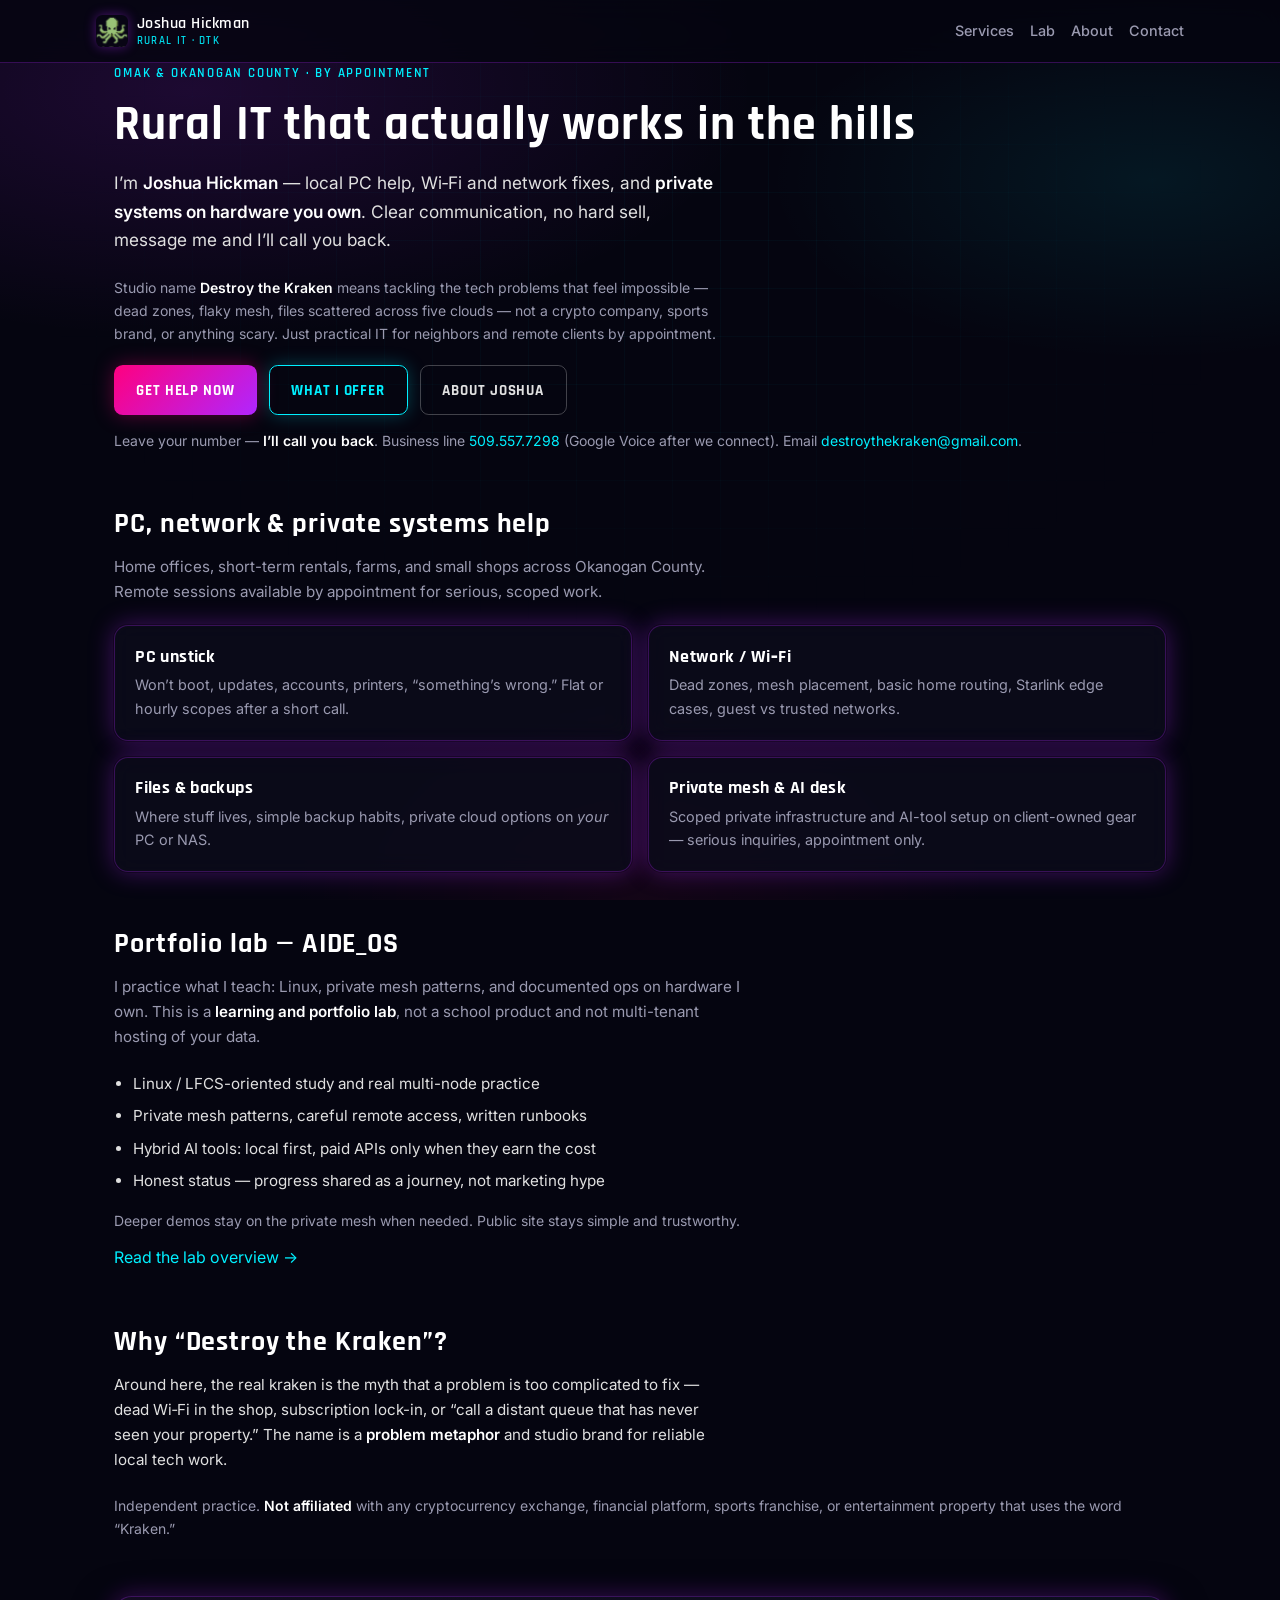
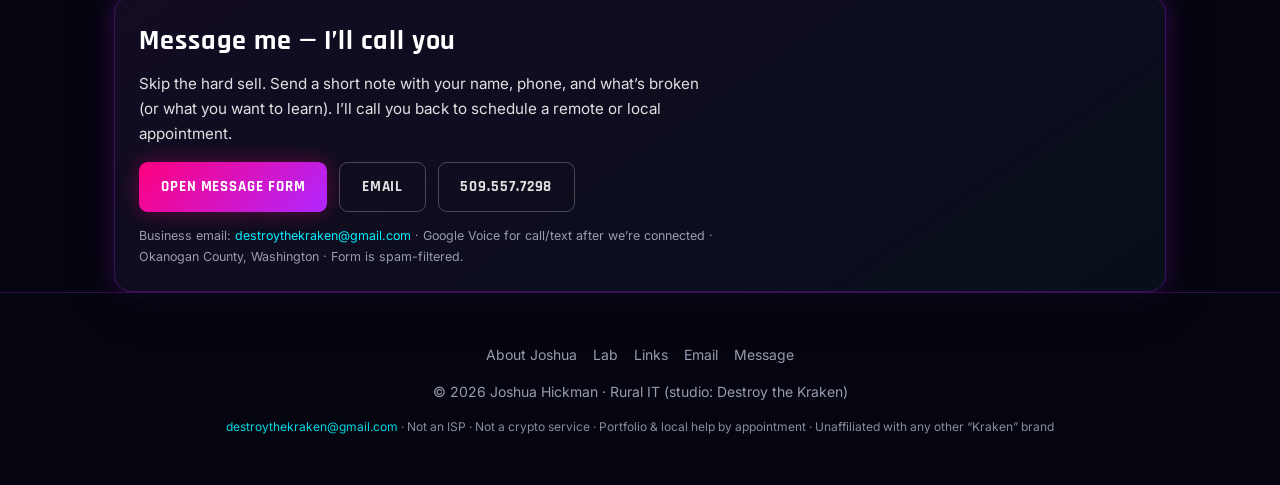
==== site/index.html @ 038142a4 "chore: DTK brand tree + integrate Valley Tech Support under vts/ Copy usable field-kit, packages, do" ====
<!DOCTYPE html>
<html lang="en">
<head>
  <meta charset="UTF-8" />
  <meta name="viewport" content="width=device-width, initial-scale=1" />
  <title>Rural IT &amp; Network Help in Okanogan County | Joshua Hickman</title>
  <meta name="description" content="Joshua Hickman — practical PC, Wi‑Fi, and private-network help for Omak &amp; Okanogan County. Appointment-only rural IT, systems you own. Message for a callback." />
  <meta name="author" content="Joshua Hickman" />
  <meta name="robots" content="index,follow,max-image-preview:large" />
  <meta name="geo.region" content="US-WA" />
  <meta name="geo.placename" content="Okanogan County, Washington" />
  <meta name="theme-color" content="#050510" />
  <link rel="canonical" href="https://www.destroythekraken.com/" />
  <link rel="icon" type="image/png" href="img/logo.png" />
  <link rel="apple-touch-icon" href="img/logo.png" />

  <!-- Social: lead with person + service, not the brand nickname alone -->
  <meta property="og:type" content="website" />
  <meta property="og:locale" content="en_US" />
  <meta property="og:site_name" content="Joshua Hickman · Rural IT" />
  <meta property="og:url" content="https://www.destroythekraken.com/" />
  <meta property="og:title" content="Rural IT &amp; Network Help in Okanogan County | Joshua Hickman" />
  <meta property="og:description" content="Local PC, Wi‑Fi, and private infrastructure help by appointment. Clear communication, systems you own — Omak &amp; Okanogan County." />
  <meta property="og:image" content="https://www.destroythekraken.com/img/og-default.png" />
  <meta property="og:image:width" content="1200" />
  <meta property="og:image:height" content="630" />
  <meta property="og:image:alt" content="Joshua Hickman — Rural IT and private systems for Okanogan County" />
  <meta name="twitter:card" content="summary_large_image" />
  <meta name="twitter:title" content="Rural IT &amp; Network Help · Joshua Hickman" />
  <meta name="twitter:description" content="PC unstick, Wi‑Fi &amp; mesh, private files — appointment-only help for Okanogan County." />
  <meta name="twitter:image" content="https://www.destroythekraken.com/img/og-default.png" />

  <link href="https://fonts.googleapis.com/css2?family=Inter:wght@400;500;600;700&family=Rajdhani:wght@500;600;700&family=Fira+Code:wght@400;500&display=swap" rel="stylesheet" />
  <link rel="stylesheet" href="theme.css?v=20260802seo" />

  <script type="application/ld+json">
  {
    "@context": "https://schema.org",
    "@graph": [
      {
        "@type": "WebSite",
        "@id": "https://www.destroythekraken.com/#website",
        "url": "https://www.destroythekraken.com/",
        "name": "Joshua Hickman · Rural IT",
        "alternateName": ["Destroy the Kraken", "DTK"],
        "description": "Practical rural IT, PC and network help, and private systems for Okanogan County, Washington.",
        "inLanguage": "en-US",
        "publisher": { "@id": "https://www.destroythekraken.com/#business" }
      },
      {
        "@type": ["LocalBusiness", "ProfessionalService"],
        "@id": "https://www.destroythekraken.com/#business",
        "name": "Joshua Hickman Rural IT",
        "alternateName": "Destroy the Kraken",
        "description": "Independent rural IT practice: PC repair, home and small-business networking, Wi‑Fi and mesh, and private infrastructure on hardware you own. Appointment only. The studio name “Destroy the Kraken” refers to hard tech problems that feel impossible — not any crypto exchange, sports team, or entertainment brand.",
        "url": "https://www.destroythekraken.com/",
        "email": "destroythekraken@gmail.com",
        "telephone": "+1-509-557-7298",
        "image": "https://www.destroythekraken.com/img/og-default.png",
        "logo": "https://www.destroythekraken.com/img/logo.png",
        "priceRange": "$$",
        "areaServed": [
          { "@type": "AdministrativeArea", "name": "Okanogan County" },
          { "@type": "City", "name": "Omak" },
          { "@type": "State", "name": "Washington" }
        ],
        "address": {
          "@type": "PostalAddress",
          "addressLocality": "Omak",
          "addressRegion": "WA",
          "addressCountry": "US"
        },
        "founder": { "@id": "https://www.destroythekraken.com/#person" },
        "sameAs": []
      },
      {
        "@type": "Person",
        "@id": "https://www.destroythekraken.com/#person",
        "name": "Joshua Hickman",
        "jobTitle": "Rural IT specialist",
        "description": "Army veteran and career-changer into Linux systems and practical rural IT for Okanogan County.",
        "url": "https://www.destroythekraken.com/about.html",
        "email": "destroythekraken@gmail.com",
        "telephone": "+1-509-557-7298",
        "image": "https://www.destroythekraken.com/img/logo.png",
        "worksFor": { "@id": "https://www.destroythekraken.com/#business" },
        "knowsAbout": [
          "Rural networking",
          "Home Wi-Fi and mesh",
          "PC troubleshooting",
          "Linux systems administration",
          "Private cloud on client hardware",
          "Starlink edge networking"
        ]
      }
    ]
  }
  </script>
</head>
<body>
  <a class="skip-link" href="#main">Skip to content</a>
  <header class="site-header">
    <div class="wrap inner">
      <a class="brand" href="/" title="Joshua Hickman — rural IT for Okanogan County">
        <img src="img/logo.png" alt="Joshua Hickman rural IT logo" width="32" height="32" />
        <span class="brand-text">
          <span class="brand-name">Joshua Hickman</span>
          <span class="brand-tag">Rural IT · DTK</span>
        </span>
      </a>
      <nav class="nav" aria-label="Primary">
        <a href="#help">Services</a>
        <a href="#aide">Lab</a>
        <a href="about.html">About</a>
        <a href="#contact">Contact</a>
      </nav>
    </div>
  </header>

  <main id="main" class="wrap">
    <section aria-labelledby="hero-title">
      <p class="eyebrow">Omak &amp; Okanogan County · By appointment</p>
      <h1 id="hero-title">Rural IT that actually works in the hills</h1>
      <p class="lead">
        I’m <strong>Joshua Hickman</strong> — local PC help, Wi‑Fi and network fixes, and
        <strong>private systems on hardware you own</strong>. Clear communication, no hard sell,
        message me and I’ll call you back.
      </p>
      <p class="muted" style="max-width:38rem;margin:0 0 1.25rem">
        Studio name <strong>Destroy the Kraken</strong> means tackling the tech problems that feel
        impossible — dead zones, flaky mesh, files scattered across five clouds — not a crypto
        company, sports brand, or anything scary. Just practical IT for neighbors and remote clients by appointment.
      </p>
      <div class="btn-row">
        <button type="button" class="btn btn-primary" data-open-contact>
          Get help now
        </button>
        <a class="btn btn-cyan" href="#help">What I offer</a>
        <a class="btn btn-ghost" href="about.html">About Joshua</a>
      </div>
      <p class="muted">
        Leave your number — <strong>I’ll call you back</strong>.
        Business line
        <a href="tel:+15095577298">509.557.7298</a> (Google Voice after we connect).
        Email
        <a href="mailto:destroythekraken@gmail.com">destroythekraken@gmail.com</a>.
      </p>
    </section>

    <section id="help" aria-labelledby="services-title">
      <div class="section-head">
        <h2 id="services-title">PC, network &amp; private systems help</h2>
        <p>
          Home offices, short-term rentals, farms, and small shops across Okanogan County.
          Remote sessions available by appointment for serious, scoped work.
        </p>
      </div>
      <div class="grid-2">
        <div class="card">
          <h3>PC unstick</h3>
          <p>Won’t boot, updates, accounts, printers, “something’s wrong.” Flat or hourly scopes after a short call.</p>
        </div>
        <div class="card">
          <h3>Network / Wi‑Fi</h3>
          <p>Dead zones, mesh placement, basic home routing, Starlink edge cases, guest vs trusted networks.</p>
        </div>
        <div class="card">
          <h3>Files &amp; backups</h3>
          <p>Where stuff lives, simple backup habits, private cloud options on <em>your</em> PC or NAS.</p>
        </div>
        <div class="card">
          <h3>Private mesh &amp; AI desk</h3>
          <p>Scoped private infrastructure and AI-tool setup on client-owned gear — serious inquiries, appointment only.</p>
        </div>
      </div>
    </section>

    <section id="aide" aria-labelledby="lab-title">
      <div class="section-head">
        <h2 id="lab-title">Portfolio lab — AIDE_OS</h2>
        <p>
          I practice what I teach: Linux, private mesh patterns, and documented ops on hardware I own.
          This is a <strong>learning and portfolio lab</strong>, not a school product and not multi-tenant hosting of your data.
        </p>
      </div>
      <ul class="clean">
        <li>Linux / LFCS-oriented study and real multi-node practice</li>
        <li>Private mesh patterns, careful remote access, written runbooks</li>
        <li>Hybrid AI tools: local first, paid APIs only when they earn the cost</li>
        <li>Honest status — progress shared as a journey, not marketing hype</li>
      </ul>
      <p class="muted" style="margin-bottom:0.75rem">
        Deeper demos stay on the private mesh when needed. Public site stays simple and trustworthy.
      </p>
      <a href="lab-notes.html">Read the lab overview →</a>
    </section>

    <section id="name" aria-labelledby="name-title">
      <h2 id="name-title">Why “Destroy the Kraken”?</h2>
      <p class="lead" style="font-size:0.95rem">
        Around here, the real kraken is the myth that a problem is too complicated to fix —
        dead Wi‑Fi in the shop, subscription lock-in, or “call a distant queue that has never seen your property.”
        The name is a <strong>problem metaphor</strong> and studio brand for reliable local tech work.
      </p>
      <p class="muted">
        Independent practice. <strong>Not affiliated</strong> with any cryptocurrency exchange, financial platform,
        sports franchise, or entertainment property that uses the word “Kraken.”
      </p>
    </section>

    <section id="contact" class="cta" aria-labelledby="contact-title-sec">
      <h2 id="contact-title-sec">Message me — I’ll call you</h2>
      <p>
        Skip the hard sell. Send a short note with your name, phone, and what’s broken
        (or what you want to learn). I’ll call you back to schedule a remote or local appointment.
      </p>
      <div class="btn-row">
        <button type="button" class="btn btn-primary" data-open-contact>
          Open message form
        </button>
        <a class="btn btn-ghost" href="mailto:destroythekraken@gmail.com">Email</a>
        <a class="btn btn-ghost" href="tel:+15095577298">509.557.7298</a>
      </div>
      <p class="hint">
        Business email:
        <a href="mailto:destroythekraken@gmail.com">destroythekraken@gmail.com</a>
        · Google Voice for call/text after we’re connected · Okanogan County, Washington ·
        Form is spam-filtered.
      </p>
    </section>
  </main>

  <footer class="site-footer">
    <div class="wrap">
      <p class="links">
        <a href="about.html">About Joshua</a>
        <a href="lab-notes.html">Lab</a>
        <a href="resources.html">Links</a>
        <a href="mailto:destroythekraken@gmail.com">Email</a>
        <a href="#contact" data-open-contact>Message</a>
      </p>
      <p>© <span id="y"></span> Joshua Hickman · Rural IT (studio: Destroy the Kraken)</p>
      <p class="tiny">
        <a href="mailto:destroythekraken@gmail.com">destroythekraken@gmail.com</a>
        · Not an ISP · Not a crypto service · Portfolio &amp; local help by appointment
        · Unaffiliated with any other “Kraken” brand
      </p>
    </div>
  </footer>

  <!-- Contact modal -->
  <div class="modal-backdrop" id="contact-modal" role="dialog" aria-modal="true" aria-labelledby="contact-title" hidden>
    <div class="modal">
      <div class="modal-head">
        <h2 id="contact-title">Message Joshua</h2>
        <button type="button" class="modal-close" data-close-contact aria-label="Close">×</button>
      </div>
      <p class="sub">
        I’ll get this on my <strong>DTK Proton</strong> inbox and call you back.
        Your email is only used to reply if needed — never sold.
      </p>

      <form id="contact-form" action="https://formspree.io/f/xwvjdqdj" method="POST" novalidate>
        <input type="hidden" name="_subject" value="DTK site — call me back" />
        <input type="hidden" name="_format" value="plain" />
        <input type="text" name="_gotcha" class="hp" tabindex="-1" autocomplete="off" aria-hidden="true" />

        <div class="field">
          <label for="name">Name <span class="req">*</span></label>
          <input id="name" name="name" type="text" required autocomplete="name" maxlength="120" />
        </div>

        <div class="field">
          <label for="phone">Phone (I’ll call you) <span class="req">*</span></label>
          <input id="phone" name="phone" type="tel" required autocomplete="tel" maxlength="40" placeholder="Best number for callback" />
        </div>

        <div class="field">
          <label for="email">Email (optional)</label>
          <input id="email" name="email" type="email" autocomplete="email" maxlength="160" placeholder="If you want a written reply" />
          <p class="hint">Used as reply-to when present. Delivered via Formspree → Proton.</p>
        </div>

        <div class="field">
          <label for="message">What’s going on? <span class="req">*</span></label>
          <textarea id="message" name="message" required maxlength="2000" placeholder="Short version is fine — PC won’t boot, Wi‑Fi dead, want help learning Linux…"></textarea>
        </div>

        <div class="field">
          <label for="human_check">Spam check: what is <span id="math-q">3 + 4</span>? <span class="req">*</span></label>
          <input id="human_check" name="human_check" type="text" inputmode="numeric" required autocomplete="off" maxlength="8" />
        </div>

        <button type="submit" class="btn btn-primary" id="contact-submit" style="width:100%">
          Send message
        </button>
        <p class="form-status" id="form-status" role="status" aria-live="polite"></p>
        <p class="spam-note">
          Protected by honeypot + timing + math check. Enable reCAPTCHA or Cloudflare Turnstile
          in your Formspree form settings for extra filtering. Domain restriction recommended.
        </p>
      </form>
    </div>
  </div>

  <script>
    document.getElementById("y").textContent = new Date().getFullYear();

    (function () {
      var backdrop = document.getElementById("contact-modal");
      var form = document.getElementById("contact-form");
      var statusEl = document.getElementById("form-status");
      var submitBtn = document.getElementById("contact-submit");
      var mathA = 0, mathB = 0, mathAns = 0;
      var openedAt = 0;
      var MIN_MS = 2500; // bots often submit instantly

      function newMath() {
        mathA = 2 + Math.floor(Math.random() * 7);
        mathB = 1 + Math.floor(Math.random() * 8);
        mathAns = mathA + mathB;
        var q = document.getElementById("math-q");
        if (q) q.textContent = mathA + " + " + mathB;
        var input = document.getElementById("human_check");
        if (input) input.value = "";
      }

      function openModal(e) {
        if (e) e.preventDefault();
        newMath();
        openedAt = Date.now();
        statusEl.textContent = "";
        statusEl.className = "form-status";
        backdrop.hidden = false;
        // force reflow for transition
        void backdrop.offsetWidth;
        backdrop.classList.add("open");
        document.body.style.overflow = "hidden";
        setTimeout(function () {
          var n = document.getElementById("name");
          if (n) n.focus();
        }, 50);
      }

      function closeModal() {
        backdrop.classList.remove("open");
        document.body.style.overflow = "";
        setTimeout(function () {
          if (!backdrop.classList.contains("open")) backdrop.hidden = true;
        }, 200);
      }

      document.querySelectorAll("[data-open-contact]").forEach(function (el) {
        el.addEventListener("click", openModal);
      });
      document.querySelectorAll("[data-close-contact]").forEach(function (el) {
        el.addEventListener("click", closeModal);
      });
      backdrop.addEventListener("click", function (e) {
        if (e.target === backdrop) closeModal();
      });
      document.addEventListener("keydown", function (e) {
        if (e.key === "Escape" && backdrop.classList.contains("open")) closeModal();
      });

      form.addEventListener("submit", async function (e) {
        e.preventDefault();
        statusEl.textContent = "";
        statusEl.className = "form-status";

        // Honeypot
        var hp = form.querySelector('[name="_gotcha"]');
        if (hp && hp.value) {
          statusEl.textContent = "Thanks."; // silent fail for bots
          statusEl.className = "form-status ok";
          return;
        }

        // Timing trap
        if (Date.now() - openedAt < MIN_MS) {
          statusEl.textContent = "Please wait a moment and try again.";
          statusEl.className = "form-status err";
          return;
        }

        // Math check
        var given = String(form.human_check.value || "").trim();
        if (String(mathAns) !== given) {
          statusEl.textContent = "Spam check wrong — try the sum again.";
          statusEl.className = "form-status err";
          newMath();
          return;
        }

        // Phone sanity (not perfect, blocks empty garbage)
        var phone = String(form.phone.value || "").replace(/\D/g, "");
        if (phone.length < 7) {
          statusEl.textContent = "Please enter a real callback number.";
          statusEl.className = "form-status err";
          return;
        }

        submitBtn.disabled = true;
        submitBtn.textContent = "Sending…";

        var data = new FormData(form);
        // Don't send the math answer as a required business field noise — ok to include
        data.set("source", "destroythekraken.com contact modal");
        data.set("intent", "callback_please");

        try {
          var res = await fetch(form.action, {
            method: "POST",
            body: data,
            headers: { Accept: "application/json" },
          });
          if (res.ok) {
            statusEl.textContent = "Sent. I’ll call you back.";
            statusEl.className = "form-status ok";
            form.reset();
            newMath();
            setTimeout(closeModal, 1600);
          } else {
            var body = {};
            try { body = await res.json(); } catch (_) {}
            statusEl.textContent = (body && body.error) || "Could not send — try again or call 509.557.7298.";
            statusEl.className = "form-status err";
          }
        } catch (_) {
          statusEl.textContent = "Network error — call or text 509.557.7298.";
          statusEl.className = "form-status err";
        } finally {
          submitBtn.disabled = false;
          submitBtn.textContent = "Send message";
        }
      });
    })();
  </script>
</body>
</html>
---- site/theme.css ----
/* Destroy the Kraken — Controlled Chaos (structured neon) */
/* Brand SoT: Documents/DESIGN.md · palette from chaotic refs, geometry clean */

:root {
  --void: #050510;
  --void-soft: #0a0a18;
  --surface: rgba(12, 12, 28, 0.78);
  --surface-solid: #0c0c1c;
  --surface-2: #141428;
  --border: rgba(176, 38, 255, 0.28);
  --border-cyan: rgba(0, 240, 255, 0.22);
  --nebula: #b026ff;
  --cyan: #00f0ff;
  --pink: #ff007f;
  --silver: #e0e0e0;
  --white: #ffffff;
  --muted: #9a9ab0;
  --ok: #3dff9a;
  --err: #ff4d6d;
  --glow-purple: 0 0 24px rgba(176, 38, 255, 0.35);
  --glow-cyan: 0 0 18px rgba(0, 240, 255, 0.25);
  --glow-pink: 0 0 20px rgba(255, 0, 127, 0.35);
  --shadow: 0 12px 40px rgba(0, 0, 0, 0.55);
  --radius: 14px;
  --font: "Inter", system-ui, -apple-system, sans-serif;
  --font-display: "Rajdhani", "Orbitron", system-ui, sans-serif;
  --font-mono: "Fira Code", ui-monospace, monospace;
  --max: 68rem;
  --narrow: 42rem;
}

*,
*::before,
*::after {
  box-sizing: border-box;
}

html {
  scroll-behavior: smooth;
}

body {
  margin: 0;
  font-family: var(--font);
  background: var(--void);
  color: var(--silver);
  line-height: 1.65;
  -webkit-font-smoothing: antialiased;
  min-height: 100vh;
}

/* Controlled Chaos background: void + mesh grid + nebula breath */
body::before {
  content: "";
  position: fixed;
  inset: 0;
  z-index: -2;
  background:
    radial-gradient(ellipse 80% 50% at 15% 10%, rgba(176, 38, 255, 0.14), transparent 55%),
    radial-gradient(ellipse 60% 40% at 90% 20%, rgba(0, 240, 255, 0.08), transparent 50%),
    radial-gradient(ellipse 50% 50% at 50% 100%, rgba(255, 0, 127, 0.06), transparent 55%),
    var(--void);
  pointer-events: none;
}

body::after {
  content: "";
  position: fixed;
  inset: 0;
  z-index: -1;
  background-image:
    linear-gradient(rgba(0, 240, 255, 0.035) 1px, transparent 1px),
    linear-gradient(90deg, rgba(0, 240, 255, 0.035) 1px, transparent 1px);
  background-size: 48px 48px;
  mask-image: radial-gradient(ellipse 70% 60% at 50% 30%, black 20%, transparent 75%);
  pointer-events: none;
  opacity: 0.9;
}

a {
  color: var(--cyan);
  text-decoration: none;
  transition: color 0.15s, text-shadow 0.15s;
}
a:hover {
  color: var(--white);
  text-shadow: 0 0 12px rgba(0, 240, 255, 0.45);
}

.wrap {
  max-width: var(--max);
  margin: 0 auto;
  padding: 0 1.15rem;
}
.wrap-narrow {
  max-width: var(--narrow);
  margin: 0 auto;
  padding: 0 1.15rem;
}

/* Header */
.site-header {
  border-bottom: 1px solid var(--border);
  background: rgba(5, 5, 16, 0.82);
  backdrop-filter: blur(14px);
  -webkit-backdrop-filter: blur(14px);
  position: sticky;
  top: 0;
  z-index: 50;
}
.site-header .inner {
  display: flex;
  align-items: center;
  justify-content: space-between;
  gap: 0.75rem;
  padding: 0.85rem 0;
  min-height: 3.5rem;
}
.brand {
  display: flex;
  align-items: center;
  gap: 0.55rem;
  font-family: var(--font-display);
  font-weight: 600;
  font-size: 1.05rem;
  letter-spacing: 0.04em;
  color: var(--white);
  text-decoration: none;
  flex-shrink: 0;
}
.brand:hover {
  color: var(--cyan);
  text-decoration: none;
  text-shadow: none;
}
.brand img {
  height: 2rem;
  width: 2rem;
  border-radius: 0.4rem;
  box-shadow: 0 0 12px rgba(176, 38, 255, 0.4);
}
.brand-text {
  display: flex;
  flex-direction: column;
  line-height: 1.15;
  gap: 0.1rem;
}
.brand-name {
  font-size: 1.02rem;
  letter-spacing: 0.03em;
}
.brand-tag {
  font-size: 0.68rem;
  font-weight: 600;
  letter-spacing: 0.12em;
  text-transform: uppercase;
  color: var(--cyan);
  opacity: 0.9;
}
.brand:hover .brand-tag {
  color: var(--white);
}

.nav-toggle {
  display: none;
  background: var(--surface-solid);
  border: 1px solid var(--border);
  color: var(--silver);
  width: 2.5rem;
  height: 2.5rem;
  border-radius: 0.5rem;
  cursor: pointer;
  font-size: 1.25rem;
  line-height: 1;
  align-items: center;
  justify-content: center;
}
.nav-toggle:hover {
  border-color: var(--cyan);
  color: var(--cyan);
}

.nav {
  display: flex;
  flex-wrap: wrap;
  align-items: center;
  gap: 0.35rem 1rem;
  font-size: 0.9rem;
  font-weight: 500;
}
.nav a {
  color: var(--muted);
  text-decoration: none;
  padding: 0.35rem 0;
}
.nav a:hover,
.nav a[aria-current="page"] {
  color: var(--cyan);
  text-shadow: none;
}
.nav .btn {
  margin-left: 0.25rem;
}

@media (max-width: 720px) {
  .nav-toggle {
    display: inline-flex;
  }
  .nav {
    display: none;
    position: absolute;
    top: 100%;
    left: 0;
    right: 0;
    flex-direction: column;
    align-items: stretch;
    gap: 0;
    padding: 0.75rem 1.15rem 1.25rem;
    background: rgba(5, 5, 16, 0.96);
    border-bottom: 1px solid var(--border);
    box-shadow: var(--shadow);
  }
  .nav.open {
    display: flex;
  }
  .nav a {
    padding: 0.75rem 0;
    border-bottom: 1px solid rgba(176, 38, 255, 0.12);
  }
  .nav .btn {
    margin: 0.75rem 0 0;
    width: 100%;
  }
}

/* Typography */
.eyebrow {
  font-family: var(--font-display);
  font-size: 0.8rem;
  font-weight: 600;
  letter-spacing: 0.14em;
  text-transform: uppercase;
  color: var(--cyan);
  margin: 0 0 0.85rem;
}
h1,
h2,
h3,
h4 {
  font-family: var(--font-display);
  color: var(--white);
  line-height: 1.15;
  font-weight: 700;
}
h1 {
  font-size: clamp(2rem, 5vw, 3rem);
  letter-spacing: 0.02em;
  margin: 0 0 1rem;
}
h2 {
  font-size: clamp(1.35rem, 3vw, 1.75rem);
  margin: 0 0 0.85rem;
  letter-spacing: 0.03em;
}
h3 {
  font-size: 1.15rem;
  margin: 0 0 0.4rem;
  letter-spacing: 0.02em;
}
.lead {
  font-size: 1.08rem;
  color: var(--silver);
  margin: 0 0 1.35rem;
  max-width: 38rem;
}
.muted {
  color: var(--muted);
  font-size: 0.875rem;
}
strong {
  color: var(--white);
  font-weight: 600;
}
code,
.mono {
  font-family: var(--font-mono);
  font-size: 0.88em;
  color: var(--cyan);
}

main {
  padding: 2.75rem 0 4rem;
}
section {
  margin-bottom: 3.5rem;
}
section:last-child {
  margin-bottom: 0;
}

/* Hero */
.hero {
  display: grid;
  gap: 2.5rem;
  align-items: center;
  padding: 1rem 0 0.5rem;
}
@media (min-width: 800px) {
  .hero {
    grid-template-columns: 1.15fr 0.85fr;
    gap: 3rem;
    min-height: 22rem;
  }
}
.hero-copy .lead {
  font-size: 1.12rem;
}
.hero-photo {
  justify-self: center;
  position: relative;
  max-width: 18rem;
  width: 100%;
}
.hero-photo img {
  display: block;
  width: 100%;
  height: auto;
  border-radius: 1rem;
  border: 1px solid var(--border);
  object-fit: cover;
  aspect-ratio: 1;
  box-shadow:
    -8px 0 28px rgba(176, 38, 255, 0.35),
    8px 0 28px rgba(0, 240, 255, 0.28),
    var(--shadow);
}
.hero-photo::after {
  content: "";
  position: absolute;
  inset: -2px;
  border-radius: 1.05rem;
  border: 1px solid rgba(0, 240, 255, 0.15);
  pointer-events: none;
}

/* Cards / glass */
.grid-2 {
  display: grid;
  gap: 1rem;
}
.grid-3 {
  display: grid;
  gap: 1rem;
}
.grid-4 {
  display: grid;
  gap: 1rem;
}
@media (min-width: 540px) {
  .grid-2 {
    grid-template-columns: 1fr 1fr;
  }
}
@media (min-width: 720px) {
  .grid-3 {
    grid-template-columns: repeat(3, 1fr);
  }
  .grid-4 {
    grid-template-columns: repeat(2, 1fr);
  }
}
@media (min-width: 960px) {
  .grid-4 {
    grid-template-columns: repeat(4, 1fr);
  }
}

.card {
  background: var(--surface);
  border: 1px solid var(--border);
  border-radius: var(--radius);
  padding: 1.2rem 1.25rem;
  box-shadow: 0 0 0 1px rgba(0, 0, 0, 0.35), var(--glow-purple);
  backdrop-filter: blur(10px);
  -webkit-backdrop-filter: blur(10px);
  transition: border-color 0.15s, box-shadow 0.15s, transform 0.15s;
}
.card:hover {
  border-color: rgba(0, 240, 255, 0.4);
  box-shadow: var(--glow-cyan);
  transform: translateY(-2px);
}
.card p {
  margin: 0;
  font-size: 0.9rem;
  color: var(--muted);
}
.card .price {
  display: block;
  margin-top: 0.75rem;
  font-family: var(--font-display);
  font-weight: 700;
  font-size: 1.05rem;
  color: var(--cyan);
  letter-spacing: 0.03em;
}
.card.featured {
  border-color: rgba(255, 0, 127, 0.45);
  box-shadow: var(--glow-pink);
  position: relative;
}
.card.featured::before {
  content: "Flagship";
  position: absolute;
  top: -0.55rem;
  right: 1rem;
  font-family: var(--font-display);
  font-size: 0.7rem;
  font-weight: 700;
  letter-spacing: 0.12em;
  text-transform: uppercase;
  background: linear-gradient(135deg, var(--pink), var(--nebula));
  color: var(--white);
  padding: 0.2rem 0.55rem;
  border-radius: 999px;
}

/* Platform chips */
.chips {
  display: flex;
  flex-wrap: wrap;
  gap: 0.45rem;
  margin: 0.85rem 0 0;
  padding: 0;
  list-style: none;
}
.chips li {
  font-size: 0.75rem;
  font-weight: 600;
  letter-spacing: 0.04em;
  text-transform: uppercase;
  color: var(--cyan);
  border: 1px solid var(--border-cyan);
  border-radius: 999px;
  padding: 0.3rem 0.65rem;
  background: rgba(0, 240, 255, 0.06);
}
.chips li.custom {
  color: var(--pink);
  border-color: rgba(255, 0, 127, 0.4);
  background: rgba(255, 0, 127, 0.08);
}

/* Buttons */
.btn-row {
  display: flex;
  flex-wrap: wrap;
  gap: 0.75rem;
  margin-bottom: 0.85rem;
}
.btn {
  display: inline-flex;
  align-items: center;
  justify-content: center;
  min-height: 2.75rem;
  font-family: var(--font-display);
  font-weight: 700;
  font-size: 0.95rem;
  letter-spacing: 0.06em;
  text-transform: uppercase;
  padding: 0.7rem 1.35rem;
  border-radius: 0.55rem;
  border: none;
  cursor: pointer;
  text-decoration: none;
  transition: transform 0.1s, box-shadow 0.15s, background 0.15s, border-color 0.15s, color 0.15s;
}
.btn:active {
  transform: translateY(1px);
}
.btn-primary {
  background: linear-gradient(135deg, var(--pink) 0%, var(--nebula) 100%);
  color: var(--white);
  box-shadow: var(--glow-pink);
}
.btn-primary:hover {
  color: var(--white);
  text-decoration: none;
  text-shadow: none;
  box-shadow: 0 0 28px rgba(255, 0, 127, 0.5);
}
.btn-cyan {
  background: transparent;
  color: var(--cyan);
  border: 1px solid var(--cyan);
  box-shadow: var(--glow-cyan);
}
.btn-cyan:hover {
  background: rgba(0, 240, 255, 0.1);
  color: var(--white);
  text-decoration: none;
  text-shadow: none;
}
.btn-ghost {
  background: transparent;
  color: var(--silver);
  border: 1px solid rgba(224, 224, 224, 0.28);
}
.btn-ghost:hover {
  border-color: var(--nebula);
  color: var(--white);
  text-decoration: none;
  text-shadow: none;
}
.btn:disabled {
  opacity: 0.5;
  cursor: not-allowed;
}

/* Sections helpers */
.section-head {
  margin-bottom: 1.35rem;
  max-width: 40rem;
}
.section-head p {
  margin: 0;
  color: var(--muted);
  font-size: 0.95rem;
}

.problem-list {
  margin: 0;
  padding-left: 1.15rem;
  color: var(--silver);
  font-size: 0.95rem;
}
.problem-list li {
  margin-bottom: 0.55rem;
}

/* Split panel */
.split {
  display: grid;
  gap: 1.5rem;
  align-items: center;
}
@media (min-width: 720px) {
  .split {
    grid-template-columns: 1fr 1fr;
    gap: 2.5rem;
  }
}
.split-media {
  border-radius: var(--radius);
  border: 1px solid var(--border);
  overflow: hidden;
  box-shadow: var(--glow-purple);
  min-height: 12rem;
  background:
    linear-gradient(145deg, rgba(176, 38, 255, 0.2), rgba(0, 240, 255, 0.08)),
    var(--surface-solid);
  display: flex;
  align-items: center;
  justify-content: center;
  color: var(--muted);
  font-size: 0.85rem;
  text-align: center;
  padding: 1.5rem;
}
.split-media img {
  width: 100%;
  height: 100%;
  object-fit: cover;
  display: block;
  min-height: 14rem;
}

/* Gallery */
.gallery {
  display: grid;
  gap: 1rem;
  grid-template-columns: 1fr;
}
@media (min-width: 540px) {
  .gallery {
    grid-template-columns: repeat(2, 1fr);
  }
}
@media (min-width: 900px) {
  .gallery {
    grid-template-columns: repeat(3, 1fr);
  }
}
.gallery figure {
  margin: 0;
  background: var(--surface);
  border: 1px solid var(--border);
  border-radius: var(--radius);
  overflow: hidden;
  box-shadow: var(--glow-purple);
}
.gallery .shot {
  aspect-ratio: 16 / 10;
  background:
    linear-gradient(135deg, rgba(176, 38, 255, 0.25), rgba(5, 5, 16, 0.9)),
    repeating-linear-gradient(
      -12deg,
      transparent,
      transparent 8px,
      rgba(0, 240, 255, 0.04) 8px,
      rgba(0, 240, 255, 0.04) 9px
    );
  display: flex;
  align-items: center;
  justify-content: center;
  color: var(--muted);
  font-size: 0.8rem;
  letter-spacing: 0.06em;
  text-transform: uppercase;
  padding: 1rem;
  text-align: center;
}
.gallery .shot img {
  width: 100%;
  height: 100%;
  object-fit: cover;
}
.gallery figcaption {
  padding: 0.75rem 1rem 1rem;
  font-size: 0.85rem;
  color: var(--muted);
}

/* Blog cards */
.blog-card {
  display: flex;
  flex-direction: column;
  height: 100%;
}
.blog-card .meta {
  font-size: 0.75rem;
  letter-spacing: 0.08em;
  text-transform: uppercase;
  color: var(--nebula);
  margin-bottom: 0.45rem;
  font-family: var(--font-display);
  font-weight: 600;
}
.blog-card h3 {
  margin-bottom: 0.5rem;
}
.blog-card h3 a {
  color: var(--white);
  text-decoration: none;
}
.blog-card h3 a:hover {
  color: var(--cyan);
  text-shadow: none;
}
.blog-card .read {
  margin-top: auto;
  padding-top: 0.85rem;
  font-size: 0.85rem;
  font-weight: 600;
  color: var(--cyan);
}

/* CTA band */
.cta {
  background: linear-gradient(145deg, rgba(20, 12, 36, 0.95) 0%, rgba(8, 16, 28, 0.95) 100%);
  border: 1px solid var(--border);
  border-radius: 1.1rem;
  padding: 1.75rem 1.5rem 1.5rem;
  box-shadow: var(--shadow), var(--glow-purple);
}
.cta p {
  color: var(--silver);
  font-size: 0.95rem;
  margin: 0 0 1rem;
  max-width: 36rem;
}
.cta .hint {
  font-size: 0.78rem;
  color: var(--muted);
  margin: 0.9rem 0 0;
}

/* Pricing tiers */
.tier-table {
  width: 100%;
  border-collapse: collapse;
  font-size: 0.9rem;
  margin: 1rem 0 0;
}
.tier-table th,
.tier-table td {
  text-align: left;
  padding: 0.75rem 0.85rem;
  border-bottom: 1px solid rgba(176, 38, 255, 0.15);
  vertical-align: top;
}
.tier-table th {
  font-family: var(--font-display);
  letter-spacing: 0.06em;
  text-transform: uppercase;
  font-size: 0.75rem;
  color: var(--cyan);
  font-weight: 700;
}
.tier-table td strong {
  color: var(--white);
}

/* Prose (blog/about) */
.prose {
  max-width: 40rem;
}
.prose p {
  margin: 0 0 1.1rem;
  color: var(--silver);
}
.prose h2 {
  margin-top: 2rem;
}
.prose ul {
  margin: 0 0 1.1rem;
  padding-left: 1.2rem;
  color: var(--silver);
}
.prose li {
  margin-bottom: 0.4rem;
}
.prose .post-meta {
  font-size: 0.85rem;
  color: var(--muted);
  margin-bottom: 1.5rem;
}

/* Footer */
.site-footer {
  border-top: 1px solid var(--border);
  padding: 2.25rem 0;
  text-align: center;
  font-size: 0.875rem;
  color: var(--muted);
  background: rgba(5, 5, 16, 0.6);
}
.site-footer .links {
  margin-bottom: 0.65rem;
  display: flex;
  flex-wrap: wrap;
  justify-content: center;
  gap: 0.35rem 1rem;
}
.site-footer .links a {
  color: var(--muted);
}
.site-footer .links a:hover {
  color: var(--cyan);
  text-shadow: none;
}
.tiny {
  font-size: 0.75rem;
  color: var(--muted);
  opacity: 0.9;
}

/* Modal */
.modal-backdrop {
  position: fixed;
  inset: 0;
  background: rgba(2, 2, 8, 0.78);
  backdrop-filter: blur(6px);
  z-index: 100;
  display: flex;
  align-items: flex-end;
  justify-content: center;
  padding: 1rem;
  opacity: 0;
  visibility: hidden;
  transition: opacity 0.18s, visibility 0.18s;
}
.modal-backdrop.open {
  opacity: 1;
  visibility: visible;
}
@media (min-width: 540px) {
  .modal-backdrop {
    align-items: center;
  }
}
.modal {
  width: 100%;
  max-width: 26rem;
  background: var(--void-soft);
  border: 1px solid var(--border);
  border-radius: 1rem;
  box-shadow: var(--shadow), var(--glow-purple);
  padding: 1.25rem 1.25rem 1.1rem;
  max-height: min(90vh, 40rem);
  overflow-y: auto;
  transform: translateY(12px);
  transition: transform 0.18s;
}
.modal-backdrop.open .modal {
  transform: translateY(0);
}
.modal-head {
  display: flex;
  align-items: flex-start;
  justify-content: space-between;
  gap: 0.75rem;
  margin-bottom: 0.75rem;
}
.modal-head h2 {
  margin: 0;
  font-size: 1.25rem;
}
.modal-close {
  background: var(--surface-solid);
  border: 1px solid var(--border);
  color: var(--silver);
  width: 2.25rem;
  height: 2.25rem;
  border-radius: 0.45rem;
  cursor: pointer;
  font-size: 1.15rem;
  line-height: 1;
  flex-shrink: 0;
}
.modal-close:hover {
  border-color: var(--pink);
  color: var(--pink);
}
.modal .sub {
  font-size: 0.85rem;
  color: var(--muted);
  margin: 0 0 1rem;
}

/* Form */
.field {
  margin-bottom: 0.85rem;
}
.field label {
  display: block;
  font-size: 0.8rem;
  font-weight: 500;
  color: var(--silver);
  margin-bottom: 0.3rem;
}
.field label .req {
  color: var(--pink);
}
.field input,
.field textarea,
.field select {
  width: 100%;
  font-family: inherit;
  font-size: 0.95rem;
  color: var(--silver);
  background: var(--void);
  border: 1px solid rgba(176, 38, 255, 0.25);
  border-radius: 0.5rem;
  padding: 0.65rem 0.75rem;
  outline: none;
  transition: border-color 0.15s, box-shadow 0.15s;
}
.field input:focus,
.field textarea:focus,
.field select:focus {
  border-color: var(--cyan);
  box-shadow: 0 0 0 3px rgba(0, 240, 255, 0.15);
}
.field textarea {
  min-height: 5.5rem;
  resize: vertical;
}
.field .hint {
  font-size: 0.75rem;
  color: var(--muted);
  margin-top: 0.25rem;
}

.hp {
  position: absolute !important;
  left: -10000px !important;
  top: auto !important;
  width: 1px !important;
  height: 1px !important;
  overflow: hidden !important;
  opacity: 0 !important;
  pointer-events: none !important;
}

.form-status {
  font-size: 0.85rem;
  margin: 0.5rem 0 0;
  min-height: 1.25rem;
}
.form-status.ok {
  color: var(--ok);
}
.form-status.err {
  color: var(--err);
}

.spam-note {
  font-size: 0.7rem;
  color: var(--muted);
  margin-top: 0.75rem;
  line-height: 1.4;
}

/* Lists */
ul.clean {
  margin: 0 0 1rem;
  padding-left: 1.15rem;
  color: var(--silver);
  font-size: 0.95rem;
}
ul.clean li {
  margin-bottom: 0.45rem;
}

.badge-row {
  display: flex;
  flex-wrap: wrap;
  gap: 0.5rem;
  margin: 0 0 1rem;
}
.badge {
  font-family: var(--font-display);
  font-size: 0.72rem;
  font-weight: 700;
  letter-spacing: 0.1em;
  text-transform: uppercase;
  color: var(--cyan);
  border: 1px solid var(--border-cyan);
  border-radius: 999px;
  padding: 0.3rem 0.7rem;
  background: rgba(0, 240, 255, 0.06);
}

.notice {
  border-left: 3px solid var(--pink);
  background: rgba(255, 0, 127, 0.08);
  padding: 0.85rem 1rem;
  border-radius: 0 0.5rem 0.5rem 0;
  font-size: 0.9rem;
  color: var(--silver);
  margin: 1rem 0;
}
.notice strong {
  color: var(--pink);
}

/* Skip link a11y */
.skip-link {
  position: absolute;
  left: -9999px;
  top: 0;
  background: var(--pink);
  color: white;
  padding: 0.5rem 1rem;
  z-index: 200;
}
.skip-link:focus {
  left: 1rem;
  top: 1rem;
}
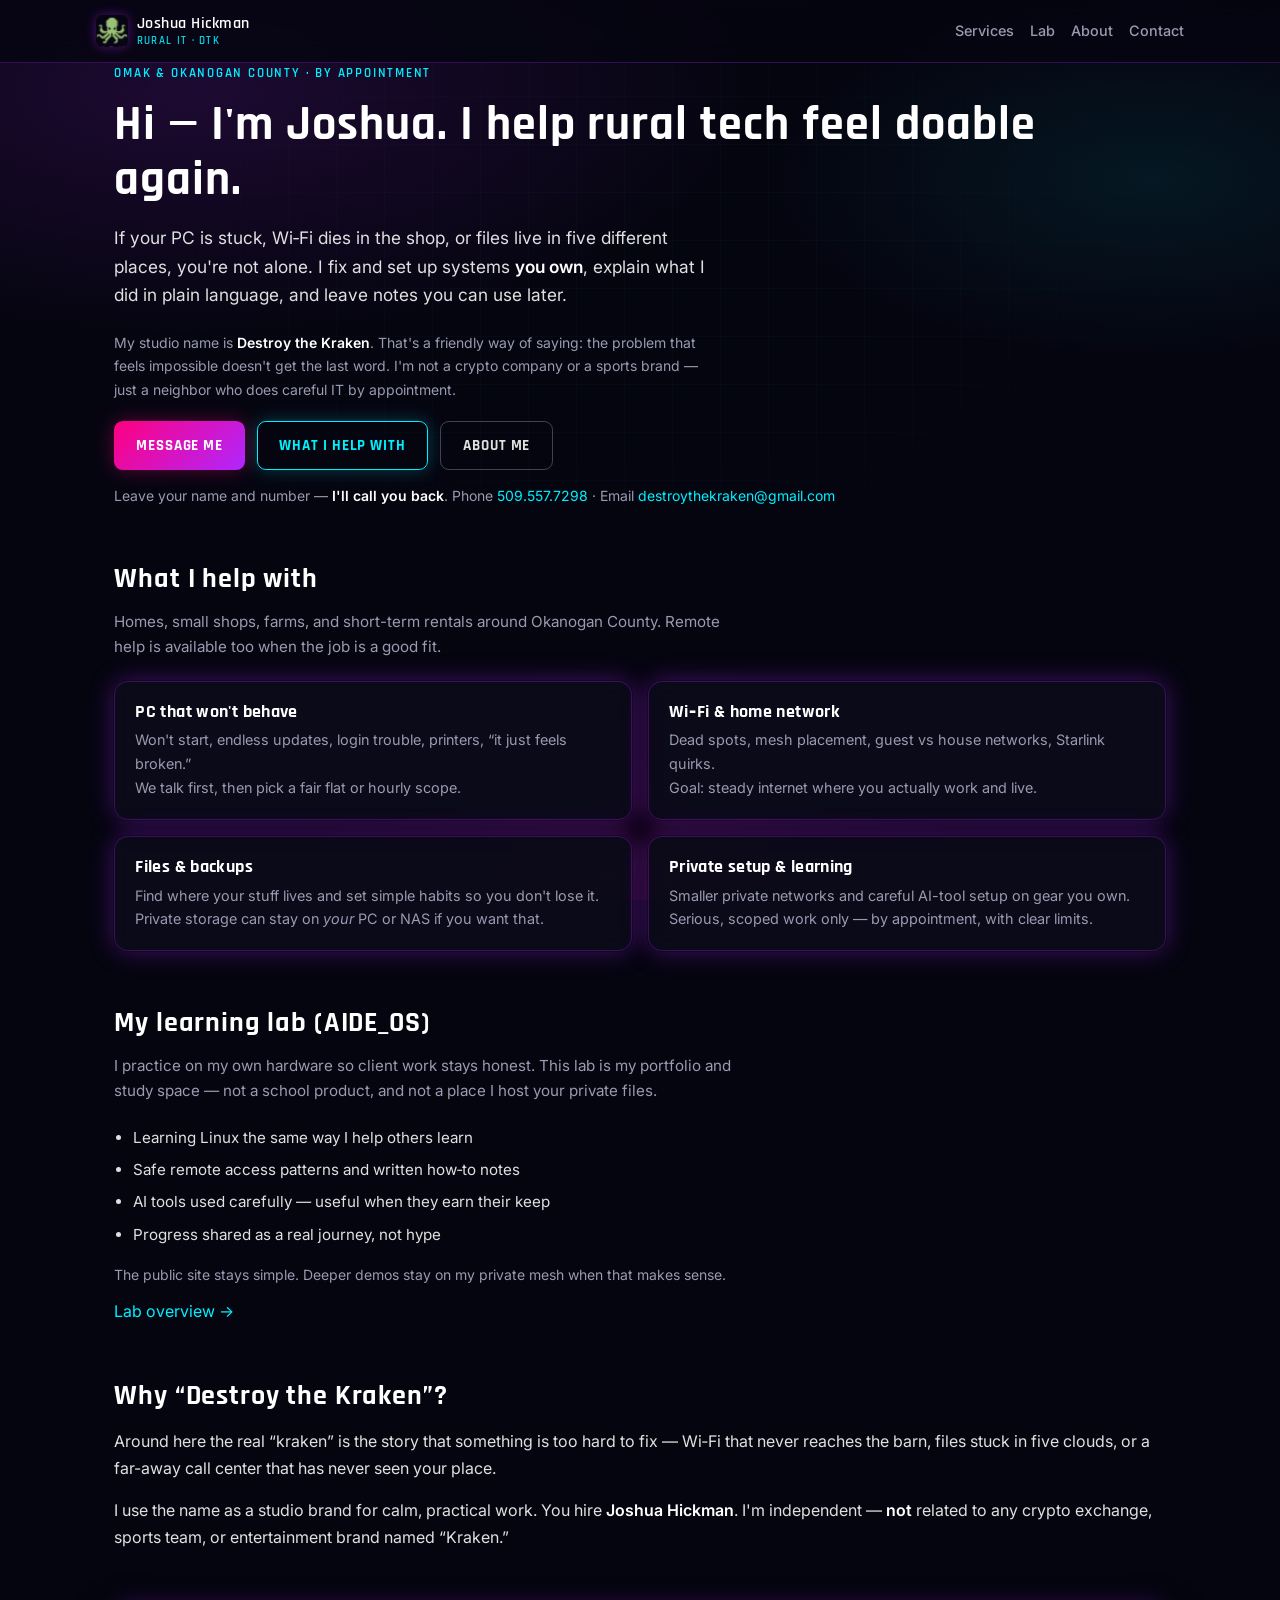
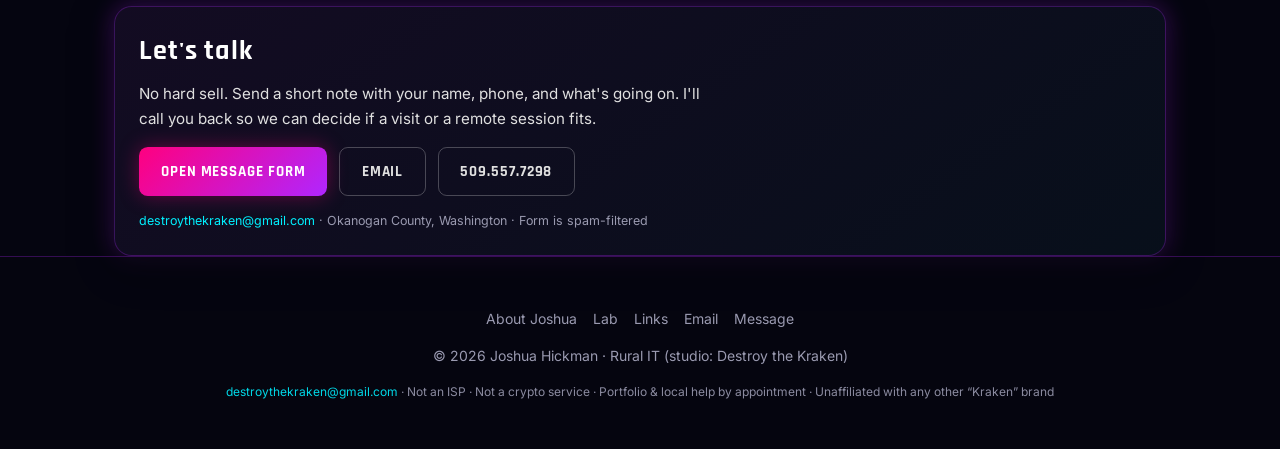
==== commit df59c138: "content: sync public site warm copy from www/destroythekraken" ====
--- a/site/index.html
+++ b/site/index.html
@@ -31,7 +31,7 @@
   <meta name="twitter:image" content="https://www.destroythekraken.com/img/og-default.png" />
 
   <link href="https://fonts.googleapis.com/css2?family=Inter:wght@400;500;600;700&family=Rajdhani:wght@500;600;700&family=Fira+Code:wght@400;500&display=swap" rel="stylesheet" />
-  <link rel="stylesheet" href="theme.css?v=20260802seo" />
+  <link rel="stylesheet" href="theme.css?v=20260803warm" />
 
   <script type="application/ld+json">
   {
@@ -120,99 +120,98 @@
   <main id="main" class="wrap">
     <section aria-labelledby="hero-title">
       <p class="eyebrow">Omak &amp; Okanogan County · By appointment</p>
-      <h1 id="hero-title">Rural IT that actually works in the hills</h1>
+      <h1 id="hero-title">Hi — I'm Joshua. I help rural tech feel doable again.</h1>
       <p class="lead">
-        I’m <strong>Joshua Hickman</strong> — local PC help, Wi‑Fi and network fixes, and
-        <strong>private systems on hardware you own</strong>. Clear communication, no hard sell,
-        message me and I’ll call you back.
+        If your PC is stuck, Wi‑Fi dies in the shop, or files live in five different places, you're not alone.
+        I fix and set up systems <strong>you own</strong>, explain what I did in plain language, and leave notes you can use later.
       </p>
       <p class="muted" style="max-width:38rem;margin:0 0 1.25rem">
-        Studio name <strong>Destroy the Kraken</strong> means tackling the tech problems that feel
-        impossible — dead zones, flaky mesh, files scattered across five clouds — not a crypto
-        company, sports brand, or anything scary. Just practical IT for neighbors and remote clients by appointment.
+        My studio name is <strong>Destroy the Kraken</strong>. That's a friendly way of saying: the problem that feels impossible doesn't get the last word.
+        I'm not a crypto company or a sports brand — just a neighbor who does careful IT by appointment.
       </p>
       <div class="btn-row">
         <button type="button" class="btn btn-primary" data-open-contact>
-          Get help now
+          Message me
         </button>
-        <a class="btn btn-cyan" href="#help">What I offer</a>
-        <a class="btn btn-ghost" href="about.html">About Joshua</a>
+        <a class="btn btn-cyan" href="#help">What I help with</a>
+        <a class="btn btn-ghost" href="about.html">About me</a>
       </div>
       <p class="muted">
-        Leave your number — <strong>I’ll call you back</strong>.
-        Business line
-        <a href="tel:+15095577298">509.557.7298</a> (Google Voice after we connect).
-        Email
-        <a href="mailto:destroythekraken@gmail.com">destroythekraken@gmail.com</a>.
+        Leave your name and number — <strong>I'll call you back</strong>.
+        Phone <a href="tel:+15095577298">509.557.7298</a>
+        · Email <a href="mailto:destroythekraken@gmail.com">destroythekraken@gmail.com</a>
       </p>
     </section>
 
     <section id="help" aria-labelledby="services-title">
       <div class="section-head">
-        <h2 id="services-title">PC, network &amp; private systems help</h2>
+        <h2 id="services-title">What I help with</h2>
         <p>
-          Home offices, short-term rentals, farms, and small shops across Okanogan County.
-          Remote sessions available by appointment for serious, scoped work.
+          Homes, small shops, farms, and short-term rentals around Okanogan County.
+          Remote help is available too when the job is a good fit.
         </p>
       </div>
       <div class="grid-2">
         <div class="card">
-          <h3>PC unstick</h3>
-          <p>Won’t boot, updates, accounts, printers, “something’s wrong.” Flat or hourly scopes after a short call.</p>
+          <h3>PC that won't behave</h3>
+          <p>Won't start, endless updates, login trouble, printers, “it just feels broken.”</p>
+          <p class="muted" style="margin:0">We talk first, then pick a fair flat or hourly scope.</p>
         </div>
         <div class="card">
-          <h3>Network / Wi‑Fi</h3>
-          <p>Dead zones, mesh placement, basic home routing, Starlink edge cases, guest vs trusted networks.</p>
+          <h3>Wi‑Fi &amp; home network</h3>
+          <p>Dead spots, mesh placement, guest vs house networks, Starlink quirks.</p>
+          <p class="muted" style="margin:0">Goal: steady internet where you actually work and live.</p>
         </div>
         <div class="card">
           <h3>Files &amp; backups</h3>
-          <p>Where stuff lives, simple backup habits, private cloud options on <em>your</em> PC or NAS.</p>
+          <p>Find where your stuff lives and set simple habits so you don't lose it.</p>
+          <p class="muted" style="margin:0">Private storage can stay on <em>your</em> PC or NAS if you want that.</p>
         </div>
         <div class="card">
-          <h3>Private mesh &amp; AI desk</h3>
-          <p>Scoped private infrastructure and AI-tool setup on client-owned gear — serious inquiries, appointment only.</p>
+          <h3>Private setup &amp; learning</h3>
+          <p>Smaller private networks and careful AI-tool setup on gear you own.</p>
+          <p class="muted" style="margin:0">Serious, scoped work only — by appointment, with clear limits.</p>
         </div>
       </div>
     </section>
 
     <section id="aide" aria-labelledby="lab-title">
       <div class="section-head">
-        <h2 id="lab-title">Portfolio lab — AIDE_OS</h2>
+        <h2 id="lab-title">My learning lab (AIDE_OS)</h2>
         <p>
-          I practice what I teach: Linux, private mesh patterns, and documented ops on hardware I own.
-          This is a <strong>learning and portfolio lab</strong>, not a school product and not multi-tenant hosting of your data.
+          I practice on my own hardware so client work stays honest.
+          This lab is my portfolio and study space — not a school product, and not a place I host your private files.
         </p>
       </div>
       <ul class="clean">
-        <li>Linux / LFCS-oriented study and real multi-node practice</li>
-        <li>Private mesh patterns, careful remote access, written runbooks</li>
-        <li>Hybrid AI tools: local first, paid APIs only when they earn the cost</li>
-        <li>Honest status — progress shared as a journey, not marketing hype</li>
+        <li>Learning Linux the same way I help others learn</li>
+        <li>Safe remote access patterns and written how‑to notes</li>
+        <li>AI tools used carefully — useful when they earn their keep</li>
+        <li>Progress shared as a real journey, not hype</li>
       </ul>
       <p class="muted" style="margin-bottom:0.75rem">
-        Deeper demos stay on the private mesh when needed. Public site stays simple and trustworthy.
-      </p>
-      <a href="lab-notes.html">Read the lab overview →</a>
+        The public site stays simple. Deeper demos stay on my private mesh when that makes sense.
+      </p>
+      <a href="lab-notes.html">Lab overview →</a>
     </section>
 
     <section id="name" aria-labelledby="name-title">
       <h2 id="name-title">Why “Destroy the Kraken”?</h2>
-      <p class="lead" style="font-size:0.95rem">
-        Around here, the real kraken is the myth that a problem is too complicated to fix —
-        dead Wi‑Fi in the shop, subscription lock-in, or “call a distant queue that has never seen your property.”
-        The name is a <strong>problem metaphor</strong> and studio brand for reliable local tech work.
-      </p>
-      <p class="muted">
-        Independent practice. <strong>Not affiliated</strong> with any cryptocurrency exchange, financial platform,
-        sports franchise, or entertainment property that uses the word “Kraken.”
+      <p>
+        Around here the real “kraken” is the story that something is too hard to fix —
+        Wi‑Fi that never reaches the barn, files stuck in five clouds, or a far-away call center that has never seen your place.
+      </p>
+      <p>
+        I use the name as a studio brand for calm, practical work. You hire <strong>Joshua Hickman</strong>.
+        I'm independent — <strong>not</strong> related to any crypto exchange, sports team, or entertainment brand named “Kraken.”
       </p>
     </section>
 
     <section id="contact" class="cta" aria-labelledby="contact-title-sec">
-      <h2 id="contact-title-sec">Message me — I’ll call you</h2>
+      <h2 id="contact-title-sec">Let's talk</h2>
       <p>
-        Skip the hard sell. Send a short note with your name, phone, and what’s broken
-        (or what you want to learn). I’ll call you back to schedule a remote or local appointment.
+        No hard sell. Send a short note with your name, phone, and what's going on.
+        I'll call you back so we can decide if a visit or a remote session fits.
       </p>
       <div class="btn-row">
         <button type="button" class="btn btn-primary" data-open-contact>
@@ -222,10 +221,8 @@
         <a class="btn btn-ghost" href="tel:+15095577298">509.557.7298</a>
       </div>
       <p class="hint">
-        Business email:
         <a href="mailto:destroythekraken@gmail.com">destroythekraken@gmail.com</a>
-        · Google Voice for call/text after we’re connected · Okanogan County, Washington ·
-        Form is spam-filtered.
+        · Okanogan County, Washington · Form is spam-filtered
       </p>
     </section>
   </main>
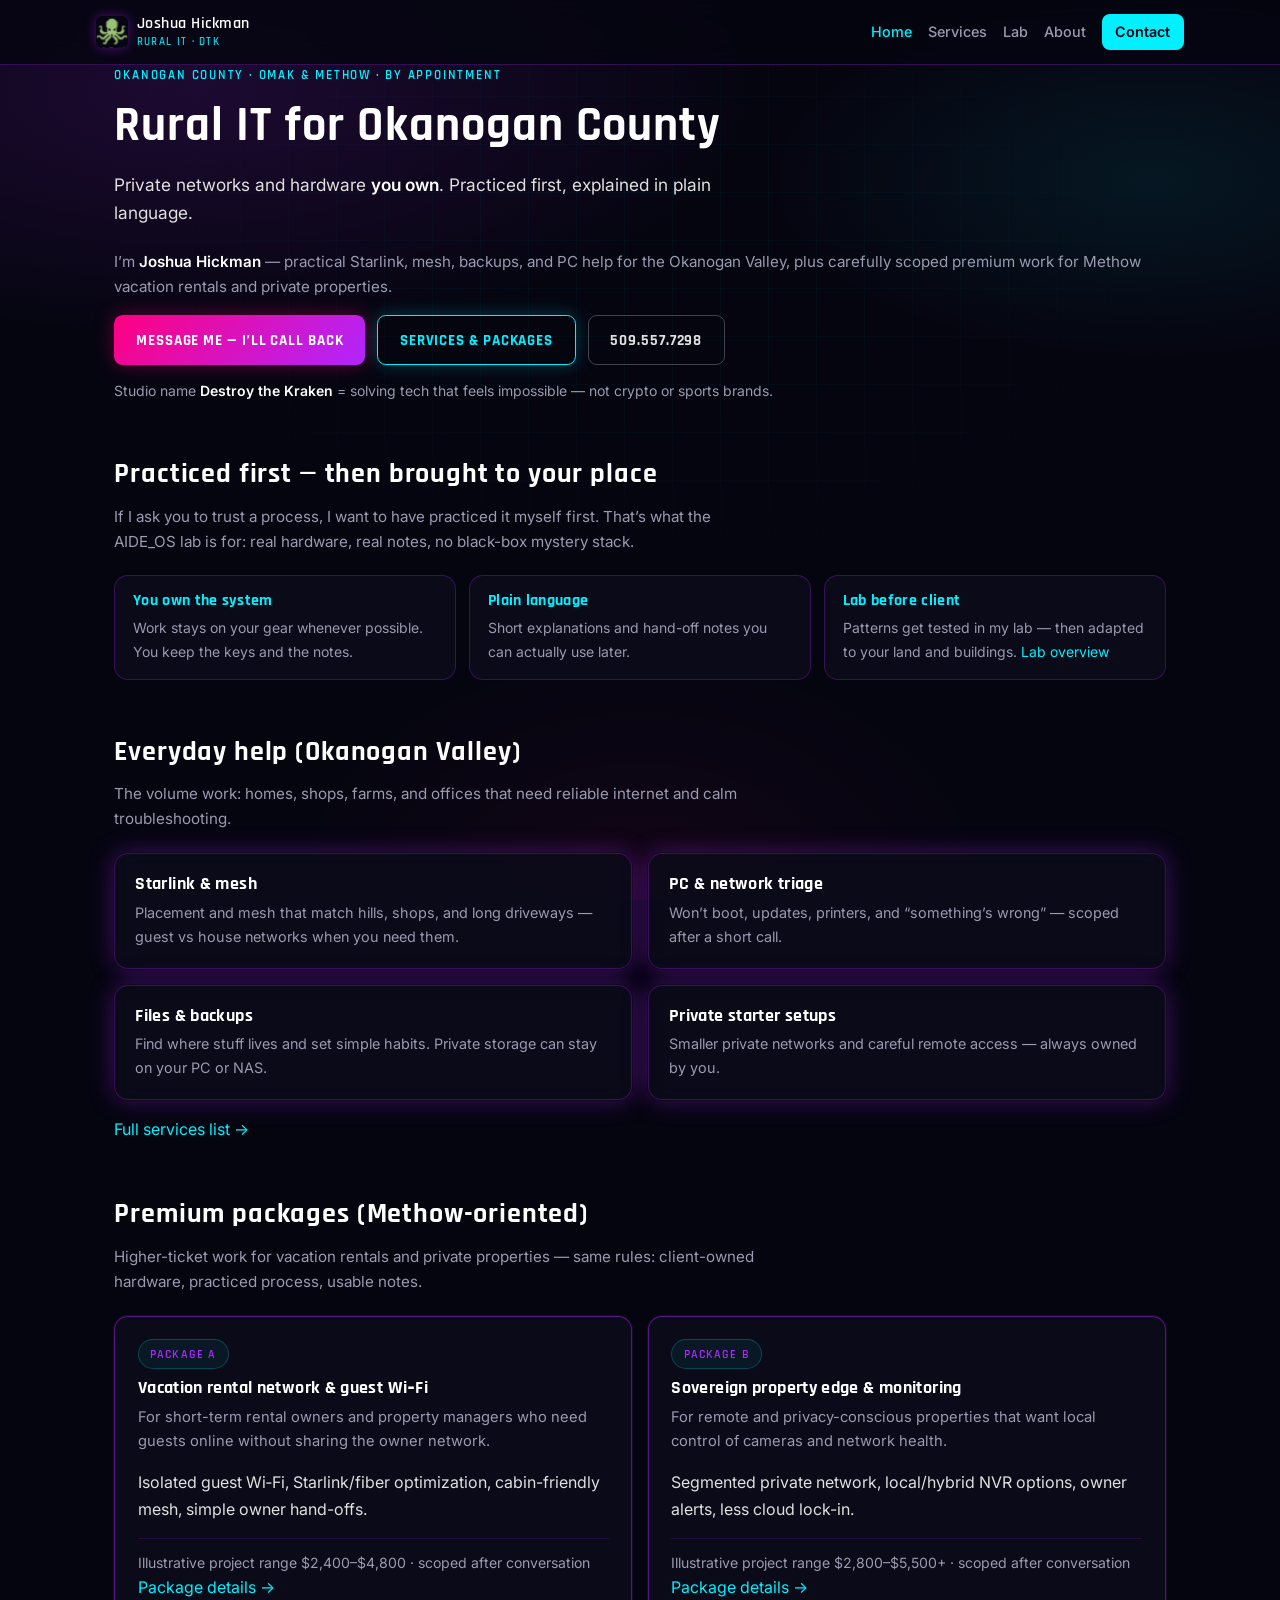
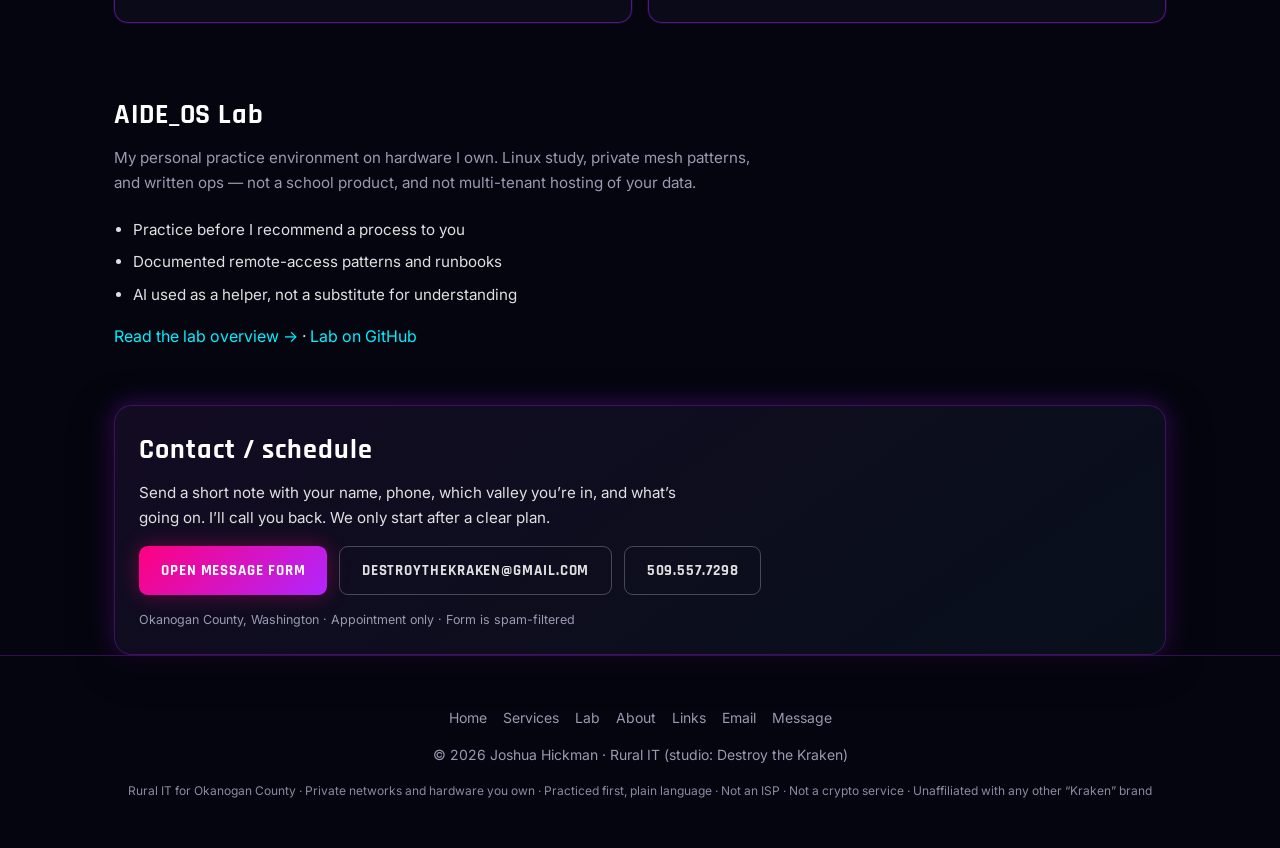
==== commit 7d9b8b4f: "feat(site): sync Phase 1 website foundation from www/destroythekraken" ====
--- a/site/index.html
+++ b/site/index.html
@@ -3,8 +3,8 @@
 <head>
   <meta charset="UTF-8" />
   <meta name="viewport" content="width=device-width, initial-scale=1" />
-  <title>Rural IT &amp; Network Help in Okanogan County | Joshua Hickman</title>
-  <meta name="description" content="Joshua Hickman — practical PC, Wi‑Fi, and private-network help for Omak &amp; Okanogan County. Appointment-only rural IT, systems you own. Message for a callback." />
+  <title>Rural IT for Okanogan County | Joshua Hickman · Destroy the Kraken</title>
+  <meta name="description" content="Rural IT for Okanogan County. Private networks and hardware you own. Practical Starlink, mesh, and PC help for the Okanogan Valley — plus premium Methow vacation rental and property packages. Practiced first, explained in plain language." />
   <meta name="author" content="Joshua Hickman" />
   <meta name="robots" content="index,follow,max-image-preview:large" />
   <meta name="geo.region" content="US-WA" />
@@ -13,26 +13,21 @@
   <link rel="canonical" href="https://www.destroythekraken.com/" />
   <link rel="icon" type="image/png" href="img/logo.png" />
   <link rel="apple-touch-icon" href="img/logo.png" />
-
-  <!-- Social: lead with person + service, not the brand nickname alone -->
   <meta property="og:type" content="website" />
   <meta property="og:locale" content="en_US" />
   <meta property="og:site_name" content="Joshua Hickman · Rural IT" />
   <meta property="og:url" content="https://www.destroythekraken.com/" />
-  <meta property="og:title" content="Rural IT &amp; Network Help in Okanogan County | Joshua Hickman" />
-  <meta property="og:description" content="Local PC, Wi‑Fi, and private infrastructure help by appointment. Clear communication, systems you own — Omak &amp; Okanogan County." />
+  <meta property="og:title" content="Rural IT for Okanogan County | Joshua Hickman" />
+  <meta property="og:description" content="Private networks and hardware you own. Practical help for the Okanogan Valley; premium packages for Methow properties. Practiced first, plain language." />
   <meta property="og:image" content="https://www.destroythekraken.com/img/og-default.png" />
   <meta property="og:image:width" content="1200" />
   <meta property="og:image:height" content="630" />
-  <meta property="og:image:alt" content="Joshua Hickman — Rural IT and private systems for Okanogan County" />
   <meta name="twitter:card" content="summary_large_image" />
-  <meta name="twitter:title" content="Rural IT &amp; Network Help · Joshua Hickman" />
-  <meta name="twitter:description" content="PC unstick, Wi‑Fi &amp; mesh, private files — appointment-only help for Okanogan County." />
+  <meta name="twitter:title" content="Rural IT for Okanogan County · Joshua Hickman" />
+  <meta name="twitter:description" content="Starlink, mesh, backups, private systems you own — plus Methow vacation rental packages." />
   <meta name="twitter:image" content="https://www.destroythekraken.com/img/og-default.png" />
-
   <link href="https://fonts.googleapis.com/css2?family=Inter:wght@400;500;600;700&family=Rajdhani:wght@500;600;700&family=Fira+Code:wght@400;500&display=swap" rel="stylesheet" />
-  <link rel="stylesheet" href="theme.css?v=20260803warm" />
-
+  <link rel="stylesheet" href="theme.css?v=20260803p1" />
   <script type="application/ld+json">
   {
     "@context": "https://schema.org",
@@ -43,7 +38,7 @@
         "url": "https://www.destroythekraken.com/",
         "name": "Joshua Hickman · Rural IT",
         "alternateName": ["Destroy the Kraken", "DTK"],
-        "description": "Practical rural IT, PC and network help, and private systems for Okanogan County, Washington.",
+        "description": "Rural IT for Okanogan County. Private networks and hardware you own. Practiced first, explained in plain language.",
         "inLanguage": "en-US",
         "publisher": { "@id": "https://www.destroythekraken.com/#business" }
       },
@@ -52,7 +47,7 @@
         "@id": "https://www.destroythekraken.com/#business",
         "name": "Joshua Hickman Rural IT",
         "alternateName": "Destroy the Kraken",
-        "description": "Independent rural IT practice: PC repair, home and small-business networking, Wi‑Fi and mesh, and private infrastructure on hardware you own. Appointment only. The studio name “Destroy the Kraken” refers to hard tech problems that feel impossible — not any crypto exchange, sports team, or entertainment brand.",
+        "description": "Independent rural IT practice serving Okanogan Valley and Methow Valley: Starlink, mesh, PC help, private networks on client-owned hardware. Appointment only.",
         "url": "https://www.destroythekraken.com/",
         "email": "destroythekraken@gmail.com",
         "telephone": "+1-509-557-7298",
@@ -62,6 +57,7 @@
         "areaServed": [
           { "@type": "AdministrativeArea", "name": "Okanogan County" },
           { "@type": "City", "name": "Omak" },
+          { "@type": "Place", "name": "Methow Valley" },
           { "@type": "State", "name": "Washington" }
         ],
         "address": {
@@ -70,28 +66,17 @@
           "addressRegion": "WA",
           "addressCountry": "US"
         },
-        "founder": { "@id": "https://www.destroythekraken.com/#person" },
-        "sameAs": []
+        "founder": { "@id": "https://www.destroythekraken.com/#person" }
       },
       {
         "@type": "Person",
         "@id": "https://www.destroythekraken.com/#person",
         "name": "Joshua Hickman",
         "jobTitle": "Rural IT specialist",
-        "description": "Army veteran and career-changer into Linux systems and practical rural IT for Okanogan County.",
         "url": "https://www.destroythekraken.com/about.html",
         "email": "destroythekraken@gmail.com",
         "telephone": "+1-509-557-7298",
-        "image": "https://www.destroythekraken.com/img/logo.png",
-        "worksFor": { "@id": "https://www.destroythekraken.com/#business" },
-        "knowsAbout": [
-          "Rural networking",
-          "Home Wi-Fi and mesh",
-          "PC troubleshooting",
-          "Linux systems administration",
-          "Private cloud on client hardware",
-          "Starlink edge networking"
-        ]
+        "worksFor": { "@id": "https://www.destroythekraken.com/#business" }
       }
     ]
   }
@@ -109,143 +94,167 @@
         </span>
       </a>
       <nav class="nav" aria-label="Primary">
-        <a href="#help">Services</a>
-        <a href="#aide">Lab</a>
+        <a href="/" aria-current="page">Home</a>
+        <a href="services.html">Services</a>
+        <a href="lab-notes.html">Lab</a>
         <a href="about.html">About</a>
-        <a href="#contact">Contact</a>
+        <a class="nav-cta" href="#contact" data-open-contact>Contact</a>
       </nav>
     </div>
   </header>
 
   <main id="main" class="wrap">
     <section aria-labelledby="hero-title">
-      <p class="eyebrow">Omak &amp; Okanogan County · By appointment</p>
-      <h1 id="hero-title">Hi — I'm Joshua. I help rural tech feel doable again.</h1>
+      <p class="eyebrow">Okanogan County · Omak &amp; Methow · By appointment</p>
+      <h1 id="hero-title">Rural IT for Okanogan County</h1>
       <p class="lead">
-        If your PC is stuck, Wi‑Fi dies in the shop, or files live in five different places, you're not alone.
-        I fix and set up systems <strong>you own</strong>, explain what I did in plain language, and leave notes you can use later.
-      </p>
-      <p class="muted" style="max-width:38rem;margin:0 0 1.25rem">
-        My studio name is <strong>Destroy the Kraken</strong>. That's a friendly way of saying: the problem that feels impossible doesn't get the last word.
-        I'm not a crypto company or a sports brand — just a neighbor who does careful IT by appointment.
+        Private networks and hardware <strong>you own</strong>. Practiced first, explained in plain language.
+      </p>
+      <p class="geo-line">
+        I’m <strong>Joshua Hickman</strong> — practical Starlink, mesh, backups, and PC help for the Okanogan Valley,
+        plus carefully scoped premium work for Methow vacation rentals and private properties.
       </p>
       <div class="btn-row">
-        <button type="button" class="btn btn-primary" data-open-contact>
-          Message me
-        </button>
-        <a class="btn btn-cyan" href="#help">What I help with</a>
-        <a class="btn btn-ghost" href="about.html">About me</a>
+        <button type="button" class="btn btn-primary" data-open-contact>Message me — I’ll call back</button>
+        <a class="btn btn-cyan" href="services.html">Services &amp; packages</a>
+        <a class="btn btn-ghost" href="tel:+15095577298">509.557.7298</a>
       </div>
       <p class="muted">
-        Leave your name and number — <strong>I'll call you back</strong>.
-        Phone <a href="tel:+15095577298">509.557.7298</a>
-        · Email <a href="mailto:destroythekraken@gmail.com">destroythekraken@gmail.com</a>
-      </p>
+        Studio name <strong>Destroy the Kraken</strong> = solving tech that feels impossible — not crypto or sports brands.
+      </p>
+    </section>
+
+    <section id="proof" aria-labelledby="proof-title">
+      <div class="section-head">
+        <h2 id="proof-title">Practiced first — then brought to your place</h2>
+        <p>
+          If I ask you to trust a process, I want to have practiced it myself first.
+          That’s what the AIDE_OS lab is for: real hardware, real notes, no black-box mystery stack.
+        </p>
+      </div>
+      <div class="proof-strip">
+        <div class="proof-item">
+          <h3>You own the system</h3>
+          <p class="muted" style="margin:0">Work stays on your gear whenever possible. You keep the keys and the notes.</p>
+        </div>
+        <div class="proof-item">
+          <h3>Plain language</h3>
+          <p class="muted" style="margin:0">Short explanations and hand-off notes you can actually use later.</p>
+        </div>
+        <div class="proof-item">
+          <h3>Lab before client</h3>
+          <p class="muted" style="margin:0">Patterns get tested in my lab — then adapted to your land and buildings. <a href="lab-notes.html">Lab overview</a></p>
+        </div>
+      </div>
     </section>
 
     <section id="help" aria-labelledby="services-title">
       <div class="section-head">
-        <h2 id="services-title">What I help with</h2>
+        <h2 id="services-title">Everyday help (Okanogan Valley)</h2>
         <p>
-          Homes, small shops, farms, and short-term rentals around Okanogan County.
-          Remote help is available too when the job is a good fit.
+          The volume work: homes, shops, farms, and offices that need reliable internet and calm troubleshooting.
         </p>
       </div>
       <div class="grid-2">
         <div class="card">
-          <h3>PC that won't behave</h3>
-          <p>Won't start, endless updates, login trouble, printers, “it just feels broken.”</p>
-          <p class="muted" style="margin:0">We talk first, then pick a fair flat or hourly scope.</p>
+          <h3>Starlink &amp; mesh</h3>
+          <p>Placement and mesh that match hills, shops, and long driveways — guest vs house networks when you need them.</p>
         </div>
         <div class="card">
-          <h3>Wi‑Fi &amp; home network</h3>
-          <p>Dead spots, mesh placement, guest vs house networks, Starlink quirks.</p>
-          <p class="muted" style="margin:0">Goal: steady internet where you actually work and live.</p>
+          <h3>PC &amp; network triage</h3>
+          <p>Won’t boot, updates, printers, and “something’s wrong” — scoped after a short call.</p>
         </div>
         <div class="card">
           <h3>Files &amp; backups</h3>
-          <p>Find where your stuff lives and set simple habits so you don't lose it.</p>
-          <p class="muted" style="margin:0">Private storage can stay on <em>your</em> PC or NAS if you want that.</p>
+          <p>Find where stuff lives and set simple habits. Private storage can stay on your PC or NAS.</p>
         </div>
         <div class="card">
-          <h3>Private setup &amp; learning</h3>
-          <p>Smaller private networks and careful AI-tool setup on gear you own.</p>
-          <p class="muted" style="margin:0">Serious, scoped work only — by appointment, with clear limits.</p>
+          <h3>Private starter setups</h3>
+          <p>Smaller private networks and careful remote access — always owned by you.</p>
+        </div>
+      </div>
+      <p style="margin-top:1rem"><a href="services.html#core">Full services list →</a></p>
+    </section>
+
+    <section id="premium" aria-labelledby="premium-title">
+      <div class="section-head">
+        <h2 id="premium-title">Premium packages (Methow-oriented)</h2>
+        <p>
+          Higher-ticket work for vacation rentals and private properties — same rules: client-owned hardware, practiced process, usable notes.
+        </p>
+      </div>
+      <div class="grid-2">
+        <div class="package-card premium">
+          <span class="badge">Package A</span>
+          <h3>Vacation rental network &amp; guest Wi‑Fi</h3>
+          <p class="who">For short-term rental owners and property managers who need guests online without sharing the owner network.</p>
+          <p>Isolated guest Wi‑Fi, Starlink/fiber optimization, cabin-friendly mesh, simple owner hand-offs.</p>
+          <p class="price-note">Illustrative project range $2,400–$4,800 · scoped after conversation</p>
+          <a href="services.html#methow-rental">Package details →</a>
+        </div>
+        <div class="package-card premium">
+          <span class="badge">Package B</span>
+          <h3>Sovereign property edge &amp; monitoring</h3>
+          <p class="who">For remote and privacy-conscious properties that want local control of cameras and network health.</p>
+          <p>Segmented private network, local/hybrid NVR options, owner alerts, less cloud lock-in.</p>
+          <p class="price-note">Illustrative project range $2,800–$5,500+ · scoped after conversation</p>
+          <a href="services.html#sovereign-edge">Package details →</a>
         </div>
       </div>
     </section>
 
     <section id="aide" aria-labelledby="lab-title">
       <div class="section-head">
-        <h2 id="lab-title">My learning lab (AIDE_OS)</h2>
+        <h2 id="lab-title">AIDE_OS Lab</h2>
         <p>
-          I practice on my own hardware so client work stays honest.
-          This lab is my portfolio and study space — not a school product, and not a place I host your private files.
+          My personal practice environment on hardware I own. Linux study, private mesh patterns, and written ops —
+          not a school product, and not multi-tenant hosting of your data.
         </p>
       </div>
       <ul class="clean">
-        <li>Learning Linux the same way I help others learn</li>
-        <li>Safe remote access patterns and written how‑to notes</li>
-        <li>AI tools used carefully — useful when they earn their keep</li>
-        <li>Progress shared as a real journey, not hype</li>
+        <li>Practice before I recommend a process to you</li>
+        <li>Documented remote-access patterns and runbooks</li>
+        <li>AI used as a helper, not a substitute for understanding</li>
       </ul>
-      <p class="muted" style="margin-bottom:0.75rem">
-        The public site stays simple. Deeper demos stay on my private mesh when that makes sense.
-      </p>
-      <a href="lab-notes.html">Lab overview →</a>
-    </section>
-
-    <section id="name" aria-labelledby="name-title">
-      <h2 id="name-title">Why “Destroy the Kraken”?</h2>
+      <a href="lab-notes.html">Read the lab overview →</a>
+      · <a href="https://github.com/DestroyTheKraken/aide-os">Lab on GitHub</a>
+    </section>
+
+    <section id="contact" class="cta" aria-labelledby="contact-title-sec">
+      <h2 id="contact-title-sec">Contact / schedule</h2>
       <p>
-        Around here the real “kraken” is the story that something is too hard to fix —
-        Wi‑Fi that never reaches the barn, files stuck in five clouds, or a far-away call center that has never seen your place.
-      </p>
-      <p>
-        I use the name as a studio brand for calm, practical work. You hire <strong>Joshua Hickman</strong>.
-        I'm independent — <strong>not</strong> related to any crypto exchange, sports team, or entertainment brand named “Kraken.”
-      </p>
-    </section>
-
-    <section id="contact" class="cta" aria-labelledby="contact-title-sec">
-      <h2 id="contact-title-sec">Let's talk</h2>
-      <p>
-        No hard sell. Send a short note with your name, phone, and what's going on.
-        I'll call you back so we can decide if a visit or a remote session fits.
+        Send a short note with your name, phone, which valley you’re in, and what’s going on.
+        I’ll call you back. We only start after a clear plan.
       </p>
       <div class="btn-row">
-        <button type="button" class="btn btn-primary" data-open-contact>
-          Open message form
-        </button>
-        <a class="btn btn-ghost" href="mailto:destroythekraken@gmail.com">Email</a>
+        <button type="button" class="btn btn-primary" data-open-contact>Open message form</button>
+        <a class="btn btn-ghost" href="mailto:destroythekraken@gmail.com">destroythekraken@gmail.com</a>
         <a class="btn btn-ghost" href="tel:+15095577298">509.557.7298</a>
       </div>
-      <p class="hint">
-        <a href="mailto:destroythekraken@gmail.com">destroythekraken@gmail.com</a>
-        · Okanogan County, Washington · Form is spam-filtered
-      </p>
+      <p class="hint">Okanogan County, Washington · Appointment only · Form is spam-filtered</p>
     </section>
   </main>
 
   <footer class="site-footer">
     <div class="wrap">
       <p class="links">
-        <a href="about.html">About Joshua</a>
+        <a href="/">Home</a>
+        <a href="services.html">Services</a>
         <a href="lab-notes.html">Lab</a>
+        <a href="about.html">About</a>
         <a href="resources.html">Links</a>
         <a href="mailto:destroythekraken@gmail.com">Email</a>
         <a href="#contact" data-open-contact>Message</a>
       </p>
       <p>© <span id="y"></span> Joshua Hickman · Rural IT (studio: Destroy the Kraken)</p>
       <p class="tiny">
-        <a href="mailto:destroythekraken@gmail.com">destroythekraken@gmail.com</a>
-        · Not an ISP · Not a crypto service · Portfolio &amp; local help by appointment
-        · Unaffiliated with any other “Kraken” brand
+        Rural IT for Okanogan County · Private networks and hardware you own · Practiced first, plain language
+        · Not an ISP · Not a crypto service · Unaffiliated with any other “Kraken” brand
       </p>
     </div>
   </footer>
 
-  <!-- Contact modal -->
+<!-- Contact modal -->
   <div class="modal-backdrop" id="contact-modal" role="dialog" aria-modal="true" aria-labelledby="contact-title" hidden>
     <div class="modal">
       <div class="modal-head">
@@ -300,138 +309,6 @@
     </div>
   </div>
 
-  <script>
-    document.getElementById("y").textContent = new Date().getFullYear();
-
-    (function () {
-      var backdrop = document.getElementById("contact-modal");
-      var form = document.getElementById("contact-form");
-      var statusEl = document.getElementById("form-status");
-      var submitBtn = document.getElementById("contact-submit");
-      var mathA = 0, mathB = 0, mathAns = 0;
-      var openedAt = 0;
-      var MIN_MS = 2500; // bots often submit instantly
-
-      function newMath() {
-        mathA = 2 + Math.floor(Math.random() * 7);
-        mathB = 1 + Math.floor(Math.random() * 8);
-        mathAns = mathA + mathB;
-        var q = document.getElementById("math-q");
-        if (q) q.textContent = mathA + " + " + mathB;
-        var input = document.getElementById("human_check");
-        if (input) input.value = "";
-      }
-
-      function openModal(e) {
-        if (e) e.preventDefault();
-        newMath();
-        openedAt = Date.now();
-        statusEl.textContent = "";
-        statusEl.className = "form-status";
-        backdrop.hidden = false;
-        // force reflow for transition
-        void backdrop.offsetWidth;
-        backdrop.classList.add("open");
-        document.body.style.overflow = "hidden";
-        setTimeout(function () {
-          var n = document.getElementById("name");
-          if (n) n.focus();
-        }, 50);
-      }
-
-      function closeModal() {
-        backdrop.classList.remove("open");
-        document.body.style.overflow = "";
-        setTimeout(function () {
-          if (!backdrop.classList.contains("open")) backdrop.hidden = true;
-        }, 200);
-      }
-
-      document.querySelectorAll("[data-open-contact]").forEach(function (el) {
-        el.addEventListener("click", openModal);
-      });
-      document.querySelectorAll("[data-close-contact]").forEach(function (el) {
-        el.addEventListener("click", closeModal);
-      });
-      backdrop.addEventListener("click", function (e) {
-        if (e.target === backdrop) closeModal();
-      });
-      document.addEventListener("keydown", function (e) {
-        if (e.key === "Escape" && backdrop.classList.contains("open")) closeModal();
-      });
-
-      form.addEventListener("submit", async function (e) {
-        e.preventDefault();
-        statusEl.textContent = "";
-        statusEl.className = "form-status";
-
-        // Honeypot
-        var hp = form.querySelector('[name="_gotcha"]');
-        if (hp && hp.value) {
-          statusEl.textContent = "Thanks."; // silent fail for bots
-          statusEl.className = "form-status ok";
-          return;
-        }
-
-        // Timing trap
-        if (Date.now() - openedAt < MIN_MS) {
-          statusEl.textContent = "Please wait a moment and try again.";
-          statusEl.className = "form-status err";
-          return;
-        }
-
-        // Math check
-        var given = String(form.human_check.value || "").trim();
-        if (String(mathAns) !== given) {
-          statusEl.textContent = "Spam check wrong — try the sum again.";
-          statusEl.className = "form-status err";
-          newMath();
-          return;
-        }
-
-        // Phone sanity (not perfect, blocks empty garbage)
-        var phone = String(form.phone.value || "").replace(/\D/g, "");
-        if (phone.length < 7) {
-          statusEl.textContent = "Please enter a real callback number.";
-          statusEl.className = "form-status err";
-          return;
-        }
-
-        submitBtn.disabled = true;
-        submitBtn.textContent = "Sending…";
-
-        var data = new FormData(form);
-        // Don't send the math answer as a required business field noise — ok to include
-        data.set("source", "destroythekraken.com contact modal");
-        data.set("intent", "callback_please");
-
-        try {
-          var res = await fetch(form.action, {
-            method: "POST",
-            body: data,
-            headers: { Accept: "application/json" },
-          });
-          if (res.ok) {
-            statusEl.textContent = "Sent. I’ll call you back.";
-            statusEl.className = "form-status ok";
-            form.reset();
-            newMath();
-            setTimeout(closeModal, 1600);
-          } else {
-            var body = {};
-            try { body = await res.json(); } catch (_) {}
-            statusEl.textContent = (body && body.error) || "Could not send — try again or call 509.557.7298.";
-            statusEl.className = "form-status err";
-          }
-        } catch (_) {
-          statusEl.textContent = "Network error — call or text 509.557.7298.";
-          statusEl.className = "form-status err";
-        } finally {
-          submitBtn.disabled = false;
-          submitBtn.textContent = "Send message";
-        }
-      });
-    })();
-  </script>
+  <script src="contact-modal.js?v=20260803p1"></script>
 </body>
 </html>
--- a/site/theme.css
+++ b/site/theme.css
@@ -969,3 +969,80 @@
   left: 1rem;
   top: 1rem;
 }
+
+/* Phase 1 — package / premium cards */
+.package-card {
+  border: 1px solid var(--border-cyan);
+  border-radius: var(--radius);
+  padding: 1.35rem 1.4rem;
+  background: var(--surface);
+  margin-bottom: 1.25rem;
+}
+.package-card.premium {
+  border-color: rgba(176, 38, 255, 0.45);
+  box-shadow: 0 0 0 1px rgba(176, 38, 255, 0.12);
+}
+.package-card .badge {
+  display: inline-block;
+  font-family: var(--font-display);
+  font-size: 0.72rem;
+  font-weight: 600;
+  letter-spacing: 0.1em;
+  text-transform: uppercase;
+  color: var(--cyan);
+  margin-bottom: 0.5rem;
+}
+.package-card.premium .badge {
+  color: var(--nebula);
+}
+.package-card .who {
+  color: var(--muted);
+  font-size: 0.92rem;
+  margin: 0 0 0.75rem;
+}
+.package-card .price-note {
+  font-size: 0.88rem;
+  color: var(--muted);
+  margin: 0.85rem 0 0;
+  padding-top: 0.75rem;
+  border-top: 1px solid rgba(176, 38, 255, 0.15);
+}
+.proof-strip {
+  display: grid;
+  gap: 0.85rem;
+  grid-template-columns: 1fr;
+  margin: 1.25rem 0;
+}
+@media (min-width: 640px) {
+  .proof-strip {
+    grid-template-columns: repeat(3, 1fr);
+  }
+}
+.proof-item {
+  border: 1px solid var(--border);
+  border-radius: var(--radius);
+  padding: 1rem 1.1rem;
+  background: var(--surface);
+}
+.proof-item h3 {
+  font-size: 1rem;
+  margin: 0 0 0.35rem;
+  color: var(--cyan);
+}
+.geo-line {
+  font-size: 0.95rem;
+  color: var(--muted);
+  margin: 0 0 1rem;
+}
+.nav a.nav-cta {
+  color: var(--void);
+  background: var(--cyan);
+  padding: 0.4rem 0.85rem;
+  border-radius: 0.5rem;
+  font-weight: 600;
+}
+.nav a.nav-cta:hover {
+  color: var(--void);
+  background: var(--white);
+  text-shadow: none;
+}
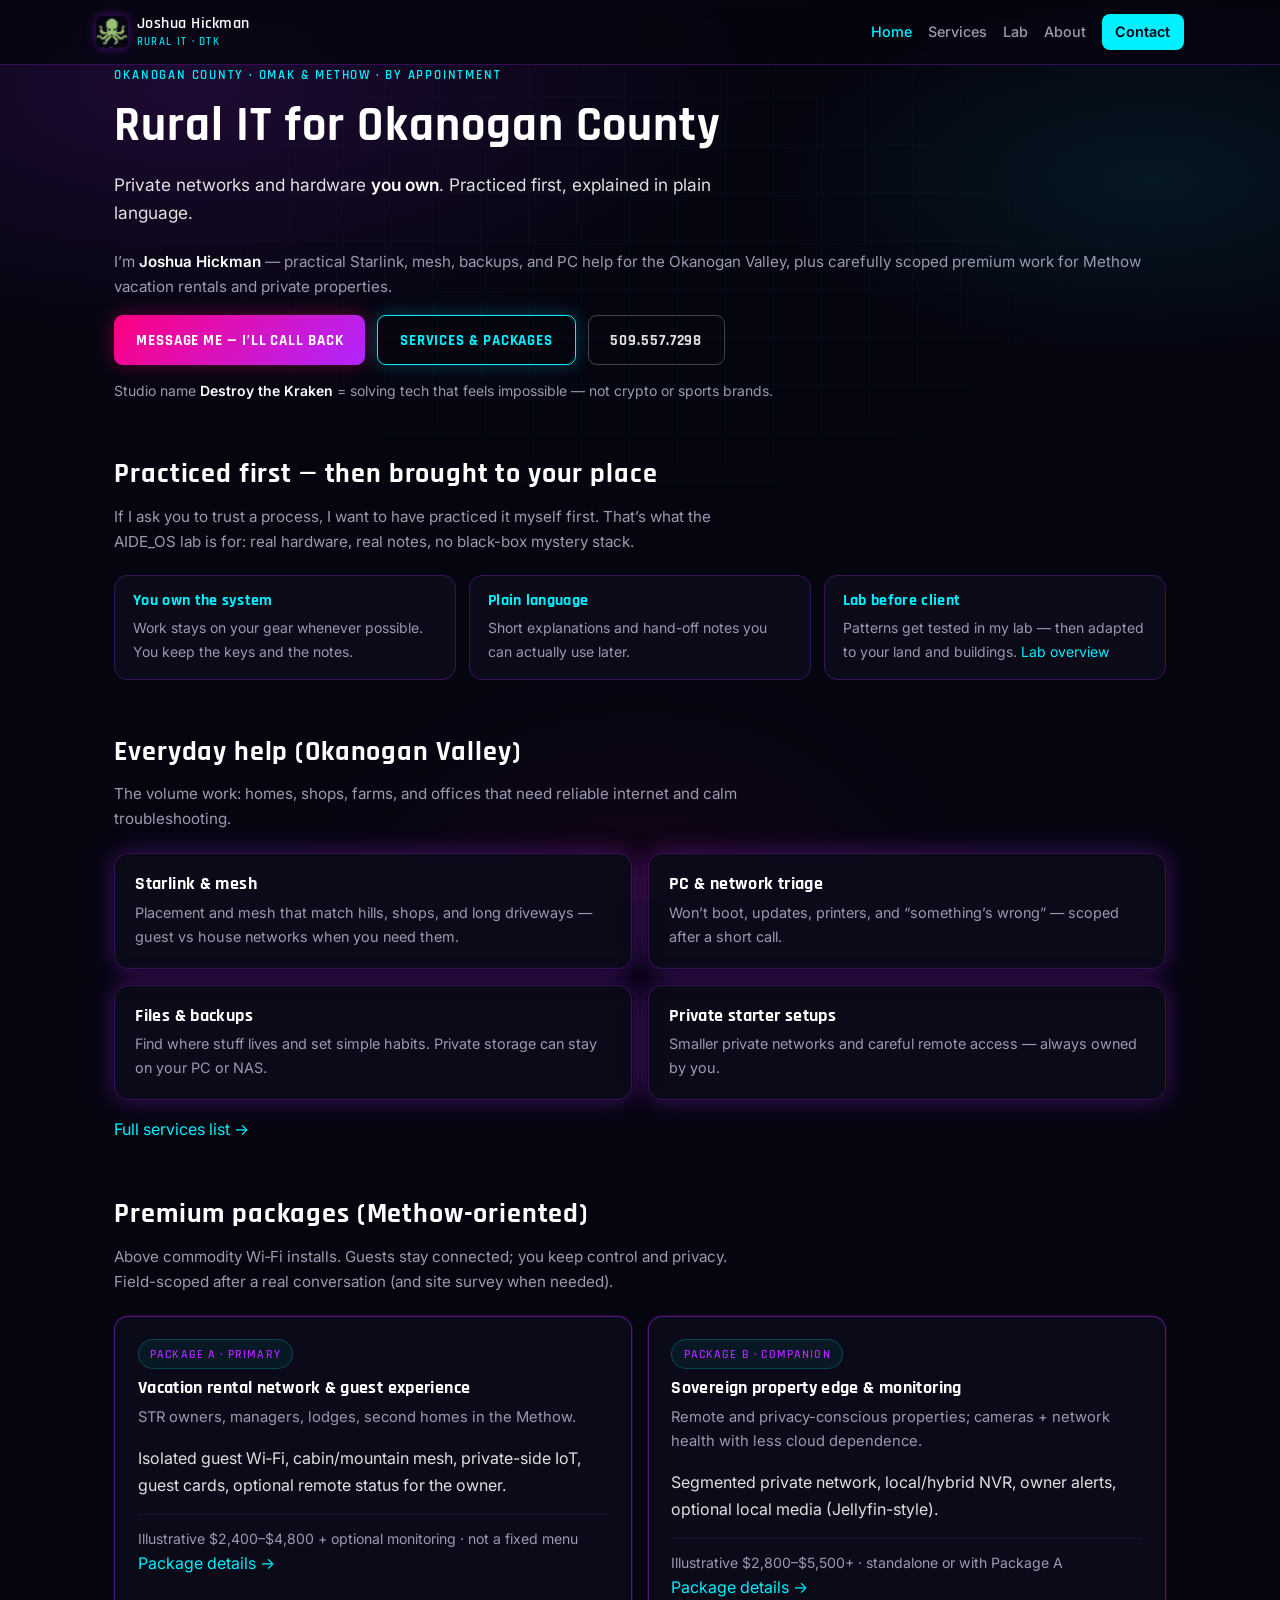
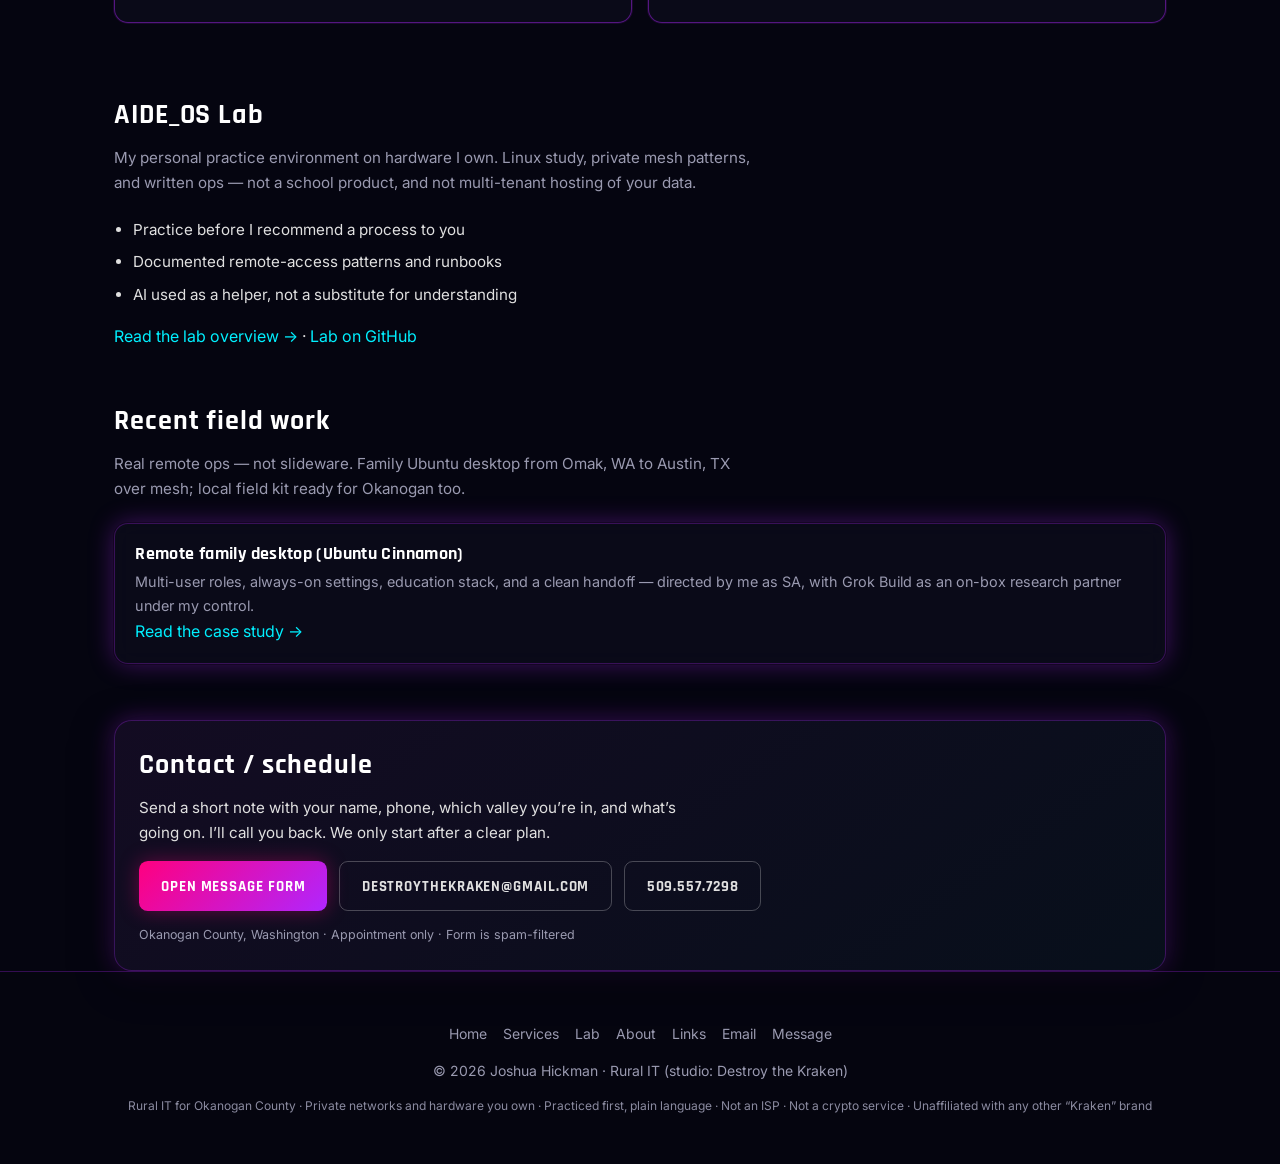
==== commit 6c273cde: "content: sync Methow packages + Omak→Austin case study" ====
--- a/site/index.html
+++ b/site/index.html
@@ -27,7 +27,7 @@
   <meta name="twitter:description" content="Starlink, mesh, backups, private systems you own — plus Methow vacation rental packages." />
   <meta name="twitter:image" content="https://www.destroythekraken.com/img/og-default.png" />
   <link href="https://fonts.googleapis.com/css2?family=Inter:wght@400;500;600;700&family=Rajdhani:wght@500;600;700&family=Fira+Code:wght@400;500&display=swap" rel="stylesheet" />
-  <link rel="stylesheet" href="theme.css?v=20260803p1" />
+  <link rel="stylesheet" href="theme.css?v=20260803methow" />
   <script type="application/ld+json">
   {
     "@context": "https://schema.org",
@@ -180,24 +180,25 @@
       <div class="section-head">
         <h2 id="premium-title">Premium packages (Methow-oriented)</h2>
         <p>
-          Higher-ticket work for vacation rentals and private properties — same rules: client-owned hardware, practiced process, usable notes.
+          Above commodity Wi‑Fi installs. Guests stay connected; you keep control and privacy.
+          Field-scoped after a real conversation (and site survey when needed).
         </p>
       </div>
       <div class="grid-2">
         <div class="package-card premium">
-          <span class="badge">Package A</span>
-          <h3>Vacation rental network &amp; guest Wi‑Fi</h3>
-          <p class="who">For short-term rental owners and property managers who need guests online without sharing the owner network.</p>
-          <p>Isolated guest Wi‑Fi, Starlink/fiber optimization, cabin-friendly mesh, simple owner hand-offs.</p>
-          <p class="price-note">Illustrative project range $2,400–$4,800 · scoped after conversation</p>
+          <span class="badge">Package A · Primary</span>
+          <h3>Vacation rental network &amp; guest experience</h3>
+          <p class="who">STR owners, managers, lodges, second homes in the Methow.</p>
+          <p>Isolated guest Wi‑Fi, cabin/mountain mesh, private-side IoT, guest cards, optional remote status for the owner.</p>
+          <p class="price-note">Illustrative $2,400–$4,800 + optional monitoring · not a fixed menu</p>
           <a href="services.html#methow-rental">Package details →</a>
         </div>
         <div class="package-card premium">
-          <span class="badge">Package B</span>
+          <span class="badge">Package B · Companion</span>
           <h3>Sovereign property edge &amp; monitoring</h3>
-          <p class="who">For remote and privacy-conscious properties that want local control of cameras and network health.</p>
-          <p>Segmented private network, local/hybrid NVR options, owner alerts, less cloud lock-in.</p>
-          <p class="price-note">Illustrative project range $2,800–$5,500+ · scoped after conversation</p>
+          <p class="who">Remote and privacy-conscious properties; cameras + network health with less cloud dependence.</p>
+          <p>Segmented private network, local/hybrid NVR, owner alerts, optional local media (Jellyfin-style).</p>
+          <p class="price-note">Illustrative $2,800–$5,500+ · standalone or with Package A</p>
           <a href="services.html#sovereign-edge">Package details →</a>
         </div>
       </div>
@@ -218,6 +219,23 @@
       </ul>
       <a href="lab-notes.html">Read the lab overview →</a>
       · <a href="https://github.com/DestroyTheKraken/aide-os">Lab on GitHub</a>
+    </section>
+
+    
+    <section id="field-work" aria-labelledby="field-title">
+      <div class="section-head">
+        <h2 id="field-title">Recent field work</h2>
+        <p>
+          Real remote ops — not slideware. Family Ubuntu desktop from Omak, WA to Austin, TX over mesh; local field kit ready for Okanogan too.
+        </p>
+      </div>
+      <div class="card">
+        <h3>Remote family desktop (Ubuntu Cinnamon)</h3>
+        <p>
+          Multi-user roles, always-on settings, education stack, and a clean handoff — directed by me as SA, with Grok Build as an on-box research partner under my control.
+        </p>
+        <a href="case-study-remote-family-desktop.html">Read the case study →</a>
+      </div>
     </section>
 
     <section id="contact" class="cta" aria-labelledby="contact-title-sec">
